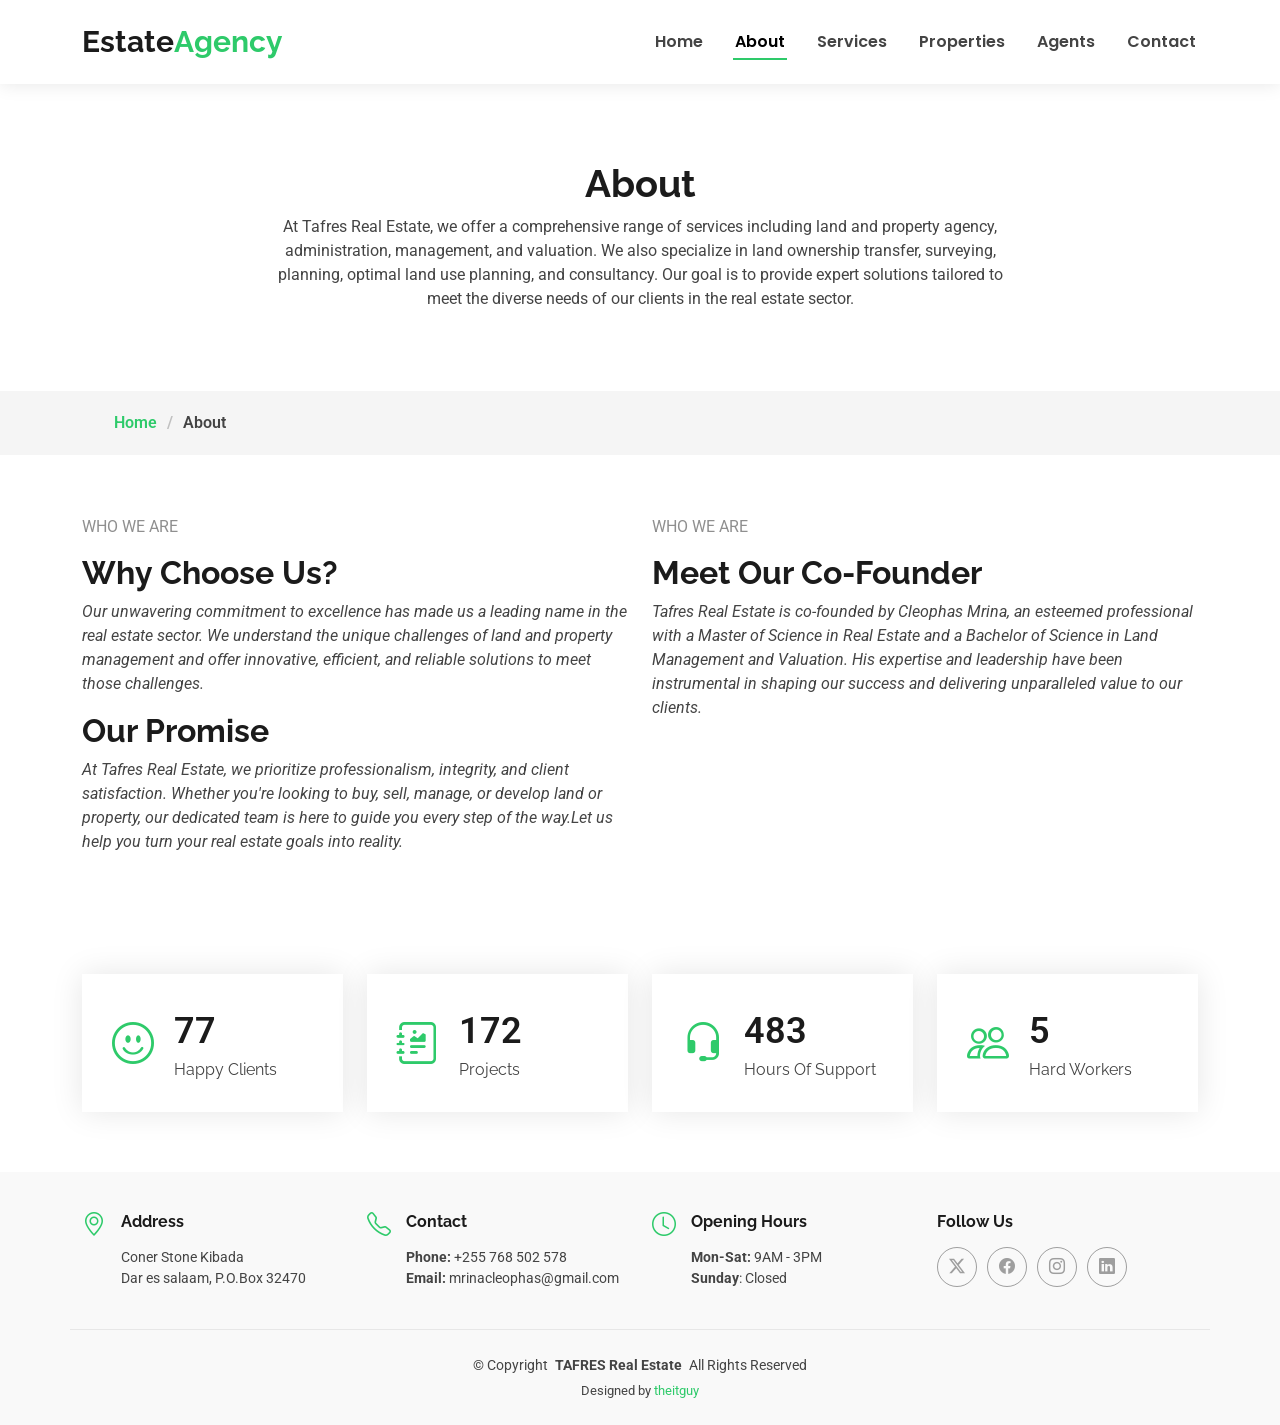
==== about.html @ 5c423232 "Initial commit for realestate branch" ====
<!DOCTYPE html>
<html lang="en">

<head>
  <meta charset="utf-8">
  <meta content="width=device-width, initial-scale=1.0" name="viewport">
  <title>About - EstateAgency Bootstrap Template</title>
  <meta name="description" content="">
  <meta name="keywords" content="">

  <!-- Favicons -->
  <link href="assets/img/favicon.png" rel="icon">
  <link href="assets/img/apple-touch-icon.png" rel="apple-touch-icon">

  <!-- Fonts -->
  <link href="https://fonts.googleapis.com" rel="preconnect">
  <link href="https://fonts.gstatic.com" rel="preconnect" crossorigin>
  <link href="https://fonts.googleapis.com/css2?family=Roboto:ital,wght@0,100;0,300;0,400;0,500;0,700;0,900;1,100;1,300;1,400;1,500;1,700;1,900&family=Poppins:ital,wght@0,100;0,200;0,300;0,400;0,500;0,600;0,700;0,800;0,900;1,100;1,200;1,300;1,400;1,500;1,600;1,700;1,800;1,900&family=Raleway:ital,wght@0,100;0,200;0,300;0,400;0,500;0,600;0,700;0,800;0,900;1,100;1,200;1,300;1,400;1,500;1,600;1,700;1,800;1,900&display=swap" rel="stylesheet">

  <!-- Vendor CSS Files -->
  <link href="assets/vendor/bootstrap/css/bootstrap.min.css" rel="stylesheet">
  <link href="assets/vendor/bootstrap-icons/bootstrap-icons.css" rel="stylesheet">
  <link href="assets/vendor/aos/aos.css" rel="stylesheet">
  <link href="assets/vendor/fontawesome-free/css/all.min.css" rel="stylesheet">
  <link href="assets/vendor/swiper/swiper-bundle.min.css" rel="stylesheet">

  <!-- Main CSS File -->
  <link href="assets/css/main.css" rel="stylesheet">

  <!-- =======================================================
  * Template Name: EstateAgency
  * Template URL: https://bootstrapmade.com/real-estate-agency-bootstrap-template/
  * Updated: Aug 09 2024 with Bootstrap v5.3.3
  * Author: BootstrapMade.com
  * License: https://bootstrapmade.com/license/
  ======================================================== -->
</head>

<body class="about-page">

  <header id="header" class="header d-flex align-items-center fixed-top">
    <div class="container-fluid container-xl position-relative d-flex align-items-center justify-content-between">

      <a href="index.html" class="logo d-flex align-items-center">
        <!-- Uncomment the line below if you also wish to use an image logo -->
        <!-- <img src="assets/img/logo.png" alt=""> -->
        <h1 class="sitename">Estate<span>Agency</span></h1>
      </a>

      <nav id="navmenu" class="navmenu">
        <ul>
          <li><a href="index.html">Home</a></li>
          <li><a href="about.html" class="active">About</a></li>
          <li><a href="services.html">Services</a></li>
          <li><a href="properties.html">Properties</a></li>
          <li><a href="agents.html">Agents</a></li>
          <li><a href="contact.html">Contact</a></li>
        </ul>
        <i class="mobile-nav-toggle d-xl-none bi bi-list"></i>
      </nav>

    </div>
  </header>

  <main class="main">

    <!-- Page Title -->
    <div class="page-title" data-aos="fade">
      <div class="heading">
        <div class="container">
          <div class="row d-flex justify-content-center text-center">
            <div class="col-lg-8">
              <h1>About</h1>
              <p class="mb-0">At Tafres Real Estate, we offer a comprehensive range of services including land and property agency, administration, management, and valuation. We also specialize in land ownership transfer, surveying, planning, optimal land use planning, and consultancy. Our goal is to provide expert solutions tailored to meet the diverse needs of our clients in the real estate sector.</p>
            </div>
          </div>
        </div>
      </div>
      <nav class="breadcrumbs">
        <div class="container">
          <ol>
            <li><a href="index.html">Home</a></li>
            <li class="current">About</li>
          </ol>
        </div>
      </nav>
    </div><!-- End Page Title -->

    <!-- About Section -->
    <section id="about" class="about section">

      <div class="container">

        <div class="row gy-4">

          <div class="col-lg-6 content" data-aos="fade-up" data-aos-delay="100">
            <p class="who-we-are">Who We Are</p>
            <h3>Why Choose Us?</h3>
            <p class="fst-italic">
              Our unwavering commitment to excellence has made us a leading name in the real estate sector. We understand the unique challenges of land and property management and offer innovative, efficient, and reliable solutions to meet those challenges.
            </p>

            <h3>Our Promise</h3>
            <p class="fst-italic">
              At Tafres Real Estate, we prioritize professionalism, integrity, and client satisfaction. Whether you're looking to buy, sell, manage, or develop land or property, our dedicated team is here to guide you every step of the way.Let us help you turn your real estate goals into reality.
            </p>
          </div>

          <div class="col-lg-6 content" data-aos="fade-up" data-aos-delay="100">
            <p class="who-we-are">Who We Are</p>
            <h3>Meet Our Co-Founder</h3>
            <p class="fst-italic">
              Tafres Real Estate is co-founded by Cleophas Mrina, an esteemed professional with a Master of Science in Real Estate and a Bachelor of Science in Land Management and Valuation. His expertise and leadership have been instrumental in shaping our success and delivering unparalleled value to our clients.
            </p>
          </div>


        </div>

      </div>
    </section><!-- /About Section -->

    <!-- Stats Section -->
    <section id="stats" class="stats section">

      <div class="container" data-aos="fade-up" data-aos-delay="100">

        <div class="row gy-4">

          <div class="col-lg-3 col-md-6">
            <div class="stats-item d-flex align-items-center w-100 h-100">
              <i class="bi bi-emoji-smile color-blue flex-shrink-0"></i>
              <div>
                <span data-purecounter-start="0" data-purecounter-end="232" data-purecounter-duration="1" class="purecounter"></span>
                <p>Happy Clients</p>
              </div>
            </div>
          </div><!-- End Stats Item -->

          <div class="col-lg-3 col-md-6">
            <div class="stats-item d-flex align-items-center w-100 h-100">
              <i class="bi bi-journal-richtext color-orange flex-shrink-0"></i>
              <div>
                <span data-purecounter-start="0" data-purecounter-end="521" data-purecounter-duration="1" class="purecounter"></span>
                <p>Projects</p>
              </div>
            </div>
          </div><!-- End Stats Item -->

          <div class="col-lg-3 col-md-6">
            <div class="stats-item d-flex align-items-center w-100 h-100">
              <i class="bi bi-headset color-green flex-shrink-0"></i>
              <div>
                <span data-purecounter-start="0" data-purecounter-end="1463" data-purecounter-duration="1" class="purecounter"></span>
                <p>Hours Of Support</p>
              </div>
            </div>
          </div><!-- End Stats Item -->

          <div class="col-lg-3 col-md-6">
            <div class="stats-item d-flex align-items-center w-100 h-100">
              <i class="bi bi-people color-pink flex-shrink-0"></i>
              <div>
                <span data-purecounter-start="0" data-purecounter-end="15" data-purecounter-duration="1" class="purecounter"></span>
                <p>Hard Workers</p>
              </div>
            </div>
          </div><!-- End Stats Item -->

        </div>

      </div>

    </section><!-- /Stats Section -->

  </main>

  <footer id="footer" class="footer light-background">

    <div class="container">
      <div class="row gy-3">
        <div class="col-lg-3 col-md-6 d-flex">
          <i class="bi bi-geo-alt icon"></i>
          <div class="address">
            <h4>Address</h4>
            <p>Coner Stone Kibada </p>
            <p>Dar es salaam, P.O.Box 32470</p>
            <p></p>
          </div>

        </div>

        <div class="col-lg-3 col-md-6 d-flex">
          <i class="bi bi-telephone icon"></i>
          <div>
            <h4>Contact</h4>
            <p>
              <strong>Phone:</strong> <span>+255 768  502 578</span><br>
              <strong>Email:</strong> <span>mrinacleophas@gmail.com</span><br>
            </p>
          </div>
        </div>

        <div class="col-lg-3 col-md-6 d-flex">
          <i class="bi bi-clock icon"></i>
          <div>
            <h4>Opening Hours</h4>
            <p>
              <strong>Mon-Sat:</strong> <span>9AM - 3PM</span><br>
              <strong>Sunday</strong>: <span>Closed</span>
            </p>
          </div>
        </div>

        <div class="col-lg-3 col-md-6">
          <h4>Follow Us</h4>
          <div class="social-links d-flex">
            <a href="#" class="twitter"><i class="bi bi-twitter-x"></i></a>
            <a href="#" class="facebook"><i class="bi bi-facebook"></i></a>
            <a href="#" class="instagram"><i class="bi bi-instagram"></i></a>
            <a href="#" class="linkedin"><i class="bi bi-linkedin"></i></a>
          </div>
        </div>

      </div>
    </div>

    <div class="container copyright text-center mt-4">
      <p>© <span>Copyright</span> <strong class="px-1 sitename">TAFRES Real Estate</strong> <span>All Rights Reserved</span></p>
      <div class="credits">
        <!-- All the links in the footer should remain intact. -->
        <!-- You can delete the links only if you've purchased the pro version. -->
        <!-- Licensing information: https://bootstrapmade.com/license/ -->
        <!-- Purchase the pro version with working PHP/AJAX contact form: [buy-url] -->
        Designed by <a href="https://wa.me/255758507862" target="_blank">theitguy</a>
      </div>
    </div>

  </footer>

  <!-- Scroll Top -->
  <a href="#" id="scroll-top" class="scroll-top d-flex align-items-center justify-content-center"><i class="bi bi-arrow-up-short"></i></a>

  <!-- Preloader -->
  <div id="preloader"></div>

  <!-- Vendor JS Files -->
  <script src="assets/vendor/bootstrap/js/bootstrap.bundle.min.js"></script>
  <script src="assets/vendor/php-email-form/validate.js"></script>
  <script src="assets/vendor/aos/aos.js"></script>
  <script src="assets/vendor/swiper/swiper-bundle.min.js"></script>
  <script src="assets/vendor/purecounter/purecounter_vanilla.js"></script>

  <!-- Main JS File -->
  <script src="assets/js/main.js"></script>

</body>

</html>
---- assets/css/main.css ----
/**
* Template Name: EstateAgency
* Template URL: https://bootstrapmade.com/real-estate-agency-bootstrap-template/
* Updated: Aug 09 2024 with Bootstrap v5.3.3
* Author: BootstrapMade.com
* License: https://bootstrapmade.com/license/
*/

/*--------------------------------------------------------------
# Font & Color Variables
# Help: https://bootstrapmade.com/color-system/
--------------------------------------------------------------*/
/* Fonts */
:root {
  --default-font: "Roboto",  system-ui, -apple-system, "Segoe UI", Roboto, "Helvetica Neue", Arial, "Noto Sans", "Liberation Sans", sans-serif, "Apple Color Emoji", "Segoe UI Emoji", "Segoe UI Symbol", "Noto Color Emoji";
  --heading-font: "Raleway",  sans-serif;
  --nav-font: "Poppins",  sans-serif;
}

/* Global Colors - The following color variables are used throughout the website. Updating them here will change the color scheme of the entire website */
:root { 
  --background-color: #ffffff; /* Background color for the entire website, including individual sections */
  --default-color: #444444; /* Default color used for the majority of the text content across the entire website */
  --heading-color: #1b1b1b; /* Color for headings, subheadings and title throughout the website */
  --accent-color: #2eca6a; /* Accent color that represents your brand on the website. It's used for buttons, links, and other elements that need to stand out */
  --surface-color: #ffffff; /* The surface color is used as a background of boxed elements within sections, such as cards, icon boxes, or other elements that require a visual separation from the global background. */
  --contrast-color: #ffffff; /* Contrast color for text, ensuring readability against backgrounds of accent, heading, or default colors. */
}

/* Nav Menu Colors - The following color variables are used specifically for the navigation menu. They are separate from the global colors to allow for more customization options */
:root {
  --nav-color: #444444;  /* The default color of the main navmenu links */
  --nav-hover-color: #000000; /* Applied to main navmenu links when they are hovered over or active */
  --nav-mobile-background-color: #ffffff; /* Used as the background color for mobile navigation menu */
  --nav-dropdown-background-color: #ffffff; /* Used as the background color for dropdown items that appear when hovering over primary navigation items */
  --nav-dropdown-color: #444444; /* Used for navigation links of the dropdown items in the navigation menu. */
  --nav-dropdown-hover-color: #2eca6a; /* Similar to --nav-hover-color, this color is applied to dropdown navigation links when they are hovered over. */
}

/* Color Presets - These classes override global colors when applied to any section or element, providing reuse of the sam color scheme. */

.light-background {
  --background-color: #f9f9f9;
  --surface-color: #ffffff;
}

.dark-background {
  --background-color: #060606;
  --default-color: #ffffff;
  --heading-color: #ffffff;
  --surface-color: #252525;
  --contrast-color: #ffffff;
}

/* Smooth scroll */
:root {
  scroll-behavior: smooth;
}

/*--------------------------------------------------------------
# General Styling & Shared Classes
--------------------------------------------------------------*/
body {
  color: var(--default-color);
  background-color: var(--background-color);
  font-family: var(--default-font);
}

a {
  color: var(--accent-color);
  text-decoration: none;
  transition: 0.3s;
}

a:hover {
  color: color-mix(in srgb, var(--accent-color), transparent 25%);
  text-decoration: none;
}

h1,
h2,
h3,
h4,
h5,
h6 {
  color: var(--heading-color);
  font-family: var(--heading-font);
}

/* PHP Email Form Messages
------------------------------*/
.php-email-form .error-message {
  display: none;
  background: #df1529;
  color: #ffffff;
  text-align: left;
  padding: 15px;
  margin-bottom: 24px;
  font-weight: 600;
}

.php-email-form .sent-message {
  display: none;
  color: #ffffff;
  background: #059652;
  text-align: center;
  padding: 15px;
  margin-bottom: 24px;
  font-weight: 600;
}

.php-email-form .loading {
  display: none;
  background: var(--surface-color);
  text-align: center;
  padding: 15px;
  margin-bottom: 24px;
}

.php-email-form .loading:before {
  content: "";
  display: inline-block;
  border-radius: 50%;
  width: 24px;
  height: 24px;
  margin: 0 10px -6px 0;
  border: 3px solid var(--accent-color);
  border-top-color: var(--surface-color);
  animation: php-email-form-loading 1s linear infinite;
}

@keyframes php-email-form-loading {
  0% {
    transform: rotate(0deg);
  }

  100% {
    transform: rotate(360deg);
  }
}

/*--------------------------------------------------------------
# Global Header
--------------------------------------------------------------*/
.header {
  color: var(--default-color);
  background-color: var(--background-color);
  padding: 15px 0;
  transition: all 0.5s;
  z-index: 997;
  box-shadow: 0px 0 18px rgba(0, 0, 0, 0.1);
}

.header .logo {
  line-height: 1;
}

.header .logo img {
  max-height: 32px;
  margin-right: 8px;
}

.header .logo h1 {
  font-size: 30px;
  margin: 0;
  font-weight: 700;
  color: var(--heading-color);
}

.header .logo h1 span {
  color: var(--accent-color);
}

/*--------------------------------------------------------------
# Navigation Menu
--------------------------------------------------------------*/
/* Desktop Navigation */
@media (min-width: 1200px) {
  .navmenu {
    padding: 0;
  }

  .navmenu ul {
    margin: 0;
    padding: 0;
    display: flex;
    list-style: none;
    align-items: center;
  }

  .navmenu li {
    position: relative;
  }

  .navmenu>ul>li {
    white-space: nowrap;
    padding: 15px 14px;
  }

  .navmenu>ul>li:last-child {
    padding-right: 0;
  }

  .navmenu a,
  .navmenu a:focus {
    color: var(--nav-color);
    font-size: 16px;
    padding: 0 2px;
    font-family: var(--nav-font);
    font-weight: 600;
    display: flex;
    align-items: center;
    justify-content: space-between;
    white-space: nowrap;
    transition: 0.3s;
    position: relative;
  }

  .navmenu a i,
  .navmenu a:focus i {
    font-size: 12px;
    line-height: 0;
    margin-left: 5px;
    transition: 0.3s;
  }

  .navmenu>ul>li>a:before {
    content: "";
    position: absolute;
    width: 100%;
    height: 2px;
    bottom: -6px;
    left: 0;
    background-color: var(--accent-color);
    visibility: hidden;
    width: 0px;
    transition: all 0.3s ease-in-out 0s;
  }

  .navmenu a:hover:before,
  .navmenu li:hover>a:before,
  .navmenu .active:before {
    visibility: visible;
    width: 100%;
  }

  .navmenu li:hover>a,
  .navmenu .active,
  .navmenu .active:focus {
    color: var(--nav-hover-color);
  }

  .navmenu .dropdown ul {
    margin: 0;
    padding: 10px 0;
    background: var(--nav-dropdown-background-color);
    display: block;
    position: absolute;
    visibility: hidden;
    left: 14px;
    top: 130%;
    opacity: 0;
    transition: 0.3s;
    border-radius: 4px;
    z-index: 99;
    box-shadow: 0px 0px 30px rgba(0, 0, 0, 0.1);
  }

  .navmenu .dropdown ul li {
    min-width: 200px;
  }

  .navmenu .dropdown ul a {
    padding: 10px 20px;
    font-size: 15px;
    text-transform: none;
    color: var(--nav-dropdown-color);
  }

  .navmenu .dropdown ul a i {
    font-size: 12px;
  }

  .navmenu .dropdown ul a:hover,
  .navmenu .dropdown ul .active:hover,
  .navmenu .dropdown ul li:hover>a {
    color: var(--nav-dropdown-hover-color);
  }

  .navmenu .dropdown:hover>ul {
    opacity: 1;
    top: 100%;
    visibility: visible;
  }

  .navmenu .dropdown .dropdown ul {
    top: 0;
    left: -90%;
    visibility: hidden;
  }

  .navmenu .dropdown .dropdown:hover>ul {
    opacity: 1;
    top: 0;
    left: -100%;
    visibility: visible;
  }
}

/* Mobile Navigation */
@media (max-width: 1199px) {
  .mobile-nav-toggle {
    color: var(--nav-color);
    font-size: 28px;
    line-height: 0;
    margin-right: 10px;
    cursor: pointer;
    transition: color 0.3s;
  }

  .navmenu {
    padding: 0;
    z-index: 9997;
  }

  .navmenu ul {
    display: none;
    list-style: none;
    position: absolute;
    inset: 60px 20px 20px 20px;
    padding: 10px 0;
    margin: 0;
    border-radius: 6px;
    background-color: var(--nav-mobile-background-color);
    border: 1px solid color-mix(in srgb, var(--default-color), transparent 90%);
    box-shadow: none;
    overflow-y: auto;
    transition: 0.3s;
    z-index: 9998;
  }

  .navmenu a,
  .navmenu a:focus {
    color: var(--nav-dropdown-color);
    padding: 10px 20px;
    font-family: var(--nav-font);
    font-size: 17px;
    font-weight: 500;
    display: flex;
    align-items: center;
    justify-content: space-between;
    white-space: nowrap;
    transition: 0.3s;
  }

  .navmenu a i,
  .navmenu a:focus i {
    font-size: 12px;
    line-height: 0;
    margin-left: 5px;
    width: 30px;
    height: 30px;
    display: flex;
    align-items: center;
    justify-content: center;
    border-radius: 50%;
    transition: 0.3s;
    background-color: color-mix(in srgb, var(--accent-color), transparent 90%);
  }

  .navmenu a i:hover,
  .navmenu a:focus i:hover {
    background-color: var(--accent-color);
    color: var(--contrast-color);
  }

  .navmenu a:hover,
  .navmenu .active,
  .navmenu .active:focus {
    color: var(--nav-dropdown-hover-color);
  }

  .navmenu .active i,
  .navmenu .active:focus i {
    background-color: var(--accent-color);
    color: var(--contrast-color);
    transform: rotate(180deg);
  }

  .navmenu .dropdown ul {
    position: static;
    display: none;
    z-index: 99;
    padding: 10px 0;
    margin: 10px 20px;
    background-color: var(--nav-dropdown-background-color);
    transition: all 0.5s ease-in-out;
  }

  .navmenu .dropdown ul ul {
    background-color: rgba(33, 37, 41, 0.1);
  }

  .navmenu .dropdown>.dropdown-active {
    display: block;
    background-color: rgba(33, 37, 41, 0.03);
  }

  .mobile-nav-active {
    overflow: hidden;
  }

  .mobile-nav-active .mobile-nav-toggle {
    color: #fff;
    position: absolute;
    font-size: 32px;
    top: 15px;
    right: 15px;
    margin-right: 0;
    z-index: 9999;
  }

  .mobile-nav-active .navmenu {
    position: fixed;
    overflow: hidden;
    inset: 0;
    background: rgba(33, 37, 41, 0.8);
    transition: 0.3s;
  }

  .mobile-nav-active .navmenu>ul {
    display: block;
  }
}

/*--------------------------------------------------------------
# Global Footer
--------------------------------------------------------------*/
.footer {
  color: var(--default-color);
  background-color: var(--background-color);
  font-size: 14px;
  padding: 40px 0 0 0;
  position: relative;
}

.footer .icon {
  color: var(--accent-color);
  margin-right: 15px;
  font-size: 24px;
  line-height: 0;
}

.footer h4 {
  font-size: 16px;
  font-weight: 700;
  margin-bottom: 15px;
}

.footer .address p {
  margin-bottom: 0px;
}

.footer .social-links a {
  display: flex;
  align-items: center;
  justify-content: center;
  width: 40px;
  height: 40px;
  border-radius: 50%;
  border: 1px solid color-mix(in srgb, var(--default-color), transparent 50%);
  font-size: 16px;
  color: color-mix(in srgb, var(--default-color), transparent 50%);
  margin-right: 10px;
  transition: 0.3s;
}

.footer .social-links a:hover {
  color: var(--accent-color);
  border-color: var(--accent-color);
}

.footer .copyright {
  padding: 25px 0;
  border-top: 1px solid color-mix(in srgb, var(--default-color), transparent 90%);
}

.footer .copyright p {
  margin-bottom: 0;
}

.footer .credits {
  margin-top: 5px;
  font-size: 13px;
}

/*--------------------------------------------------------------
# Preloader
--------------------------------------------------------------*/
#preloader {
  position: fixed;
  inset: 0;
  z-index: 999999;
  overflow: hidden;
  background: var(--background-color);
  transition: all 0.6s ease-out;
}

#preloader:before {
  content: "";
  position: fixed;
  top: calc(50% - 30px);
  left: calc(50% - 30px);
  border: 6px solid #ffffff;
  border-color: var(--accent-color) transparent var(--accent-color) transparent;
  border-radius: 50%;
  width: 60px;
  height: 60px;
  animation: animate-preloader 1.5s linear infinite;
}

@keyframes animate-preloader {
  0% {
    transform: rotate(0deg);
  }

  100% {
    transform: rotate(360deg);
  }
}

/*--------------------------------------------------------------
# Scroll Top Button
--------------------------------------------------------------*/
.scroll-top {
  position: fixed;
  visibility: hidden;
  opacity: 0;
  right: 15px;
  bottom: 15px;
  z-index: 99999;
  background-color: var(--accent-color);
  width: 40px;
  height: 40px;
  border-radius: 4px;
  transition: all 0.4s;
}

.scroll-top i {
  font-size: 24px;
  color: var(--contrast-color);
  line-height: 0;
}

.scroll-top:hover {
  background-color: color-mix(in srgb, var(--accent-color), transparent 20%);
  color: var(--contrast-color);
}

.scroll-top.active {
  visibility: visible;
  opacity: 1;
}

/*--------------------------------------------------------------
# Disable aos animation delay on mobile devices
--------------------------------------------------------------*/
@media screen and (max-width: 768px) {
  [data-aos-delay] {
    transition-delay: 0 !important;
  }
}

/*--------------------------------------------------------------
# Global Page Titles & Breadcrumbs
--------------------------------------------------------------*/
.page-title {
  color: var(--default-color);
  background-color: var(--background-color);
  position: relative;
}

.page-title .heading {
  padding: 160px 0 80px 0;
  border-top: 1px solid color-mix(in srgb, var(--default-color), transparent 90%);
}

.page-title .heading h1 {
  font-size: 38px;
  font-weight: 700;
}

.page-title nav {
  background-color: color-mix(in srgb, var(--default-color), transparent 95%);
  padding: 20px 0;
}

.page-title nav ol {
  display: flex;
  flex-wrap: wrap;
  list-style: none;
  margin: 0;
  font-size: 16px;
  font-weight: 600;
}

.page-title nav ol li+li {
  padding-left: 10px;
}

.page-title nav ol li+li::before {
  content: "/";
  display: inline-block;
  padding-right: 10px;
  color: color-mix(in srgb, var(--default-color), transparent 70%);
}

/*--------------------------------------------------------------
# Global Sections
--------------------------------------------------------------*/
section,
.section {
  color: var(--default-color);
  background-color: var(--background-color);
  padding: 60px 0;
  scroll-margin-top: 90px;
  overflow: clip;
}

@media (max-width: 1199px) {

  section,
  .section {
    scroll-margin-top: 66px;
  }
}

/*--------------------------------------------------------------
# Global Section Titles
--------------------------------------------------------------*/
.section-title {
  text-align: center;
  padding-bottom: 60px;
  position: relative;
}

.section-title h2 {
  font-size: 32px;
  font-weight: 700;
  margin-bottom: 15px;
}

.section-title p {
  margin-bottom: 0;
}

/*--------------------------------------------------------------
# Hero Section
--------------------------------------------------------------*/
.hero {
  padding: 0;
}

.hero .carousel {
  width: 100%;
  min-height: 100vh;
  padding: 0;
  margin: 0;
  background-color: var(--background-color);
  position: relative;
  overflow: hidden;
}

.hero img {
  position: absolute;
  inset: 0;
  display: block;
  width: 100%;
  height: 100%;
  object-fit: cover;
  z-index: 1;
}

.hero .carousel-item {
  position: absolute;
  inset: 0;
  background-size: cover;
  background-position: center;
  background-repeat: no-repeat;
  overflow: hidden;
}

.hero .carousel-item:before {
  content: "";
  background: color-mix(in srgb, var(--background-color), transparent 60%);
  position: absolute;
  inset: 0;
  z-index: 2;
}

.hero .carousel-container {
  position: absolute;
  inset: 90px 100px;
  display: flex;
  justify-content: center;
  align-items: center;
  flex-direction: column;
  z-index: 3;
}

@media (max-width: 575px) {
  .hero .carousel-container {
    inset: 90px 50px;
  }
}

.hero h2 {
  margin-bottom: 30px;
  font-size: 56px;
  font-weight: 900;
  text-transform: uppercase;
}

.hero h2 span {
  color: var(--accent-color);
}

@media (max-width: 768px) {
  .hero h2 {
    font-size: 30px;
  }
}

.hero .btn-get-started {
  color: var(--contrast-color);
  font-family: var(--heading-font);
  font-weight: 600;
  font-size: 18px;
  letter-spacing: 1px;
  text-transform: uppercase;
  display: inline-block;
  padding: 10px 40px;
  border-radius: 50px;
  transition: 0.5s;
  margin: 10px 0;
  align-self: flex-start;
  flex-shrink: 0;
  border: 2px solid var(--accent-color);
}

.hero .btn-get-started:hover {
  background: color-mix(in srgb, var(--accent-color), transparent 20%);
}

.hero .carousel-control-prev,
.hero .carousel-control-next {
  width: 10%;
  transition: 0.3s;
  opacity: 0.5;
  z-index: 3;
}

.hero .carousel-control-prev:focus,
.hero .carousel-control-next:focus {
  opacity: 0.5;
}

.hero .carousel-control-prev:hover,
.hero .carousel-control-next:hover {
  opacity: 0.9;
}

@media (min-width: 1024px) {

  .hero .carousel-control-prev,
  .hero .carousel-control-next {
    width: 5%;
  }
}

.hero .carousel-control-next-icon,
.hero .carousel-control-prev-icon {
  background: none;
  font-size: 32px;
  line-height: 1;
}

.hero .carousel-indicators {
  list-style: none;
}

.hero .carousel-indicators li {
  cursor: pointer;
  opacity: 1;
  height: 6px;
  width: 20px;
  transition: 0.3s;
  padding: 0;
}

.hero .carousel-indicators .active {
  background-color: var(--accent-color);
  width: 40px;
}

/*--------------------------------------------------------------
# Services Section
--------------------------------------------------------------*/
.services .service-item {
  background-color: var(--surface-color);
  box-shadow: 0px 5px 90px 0px rgba(0, 0, 0, 0.1);
  padding: 60px 30px;
  transition: all ease-in-out 0.3s;
  border-radius: 18px;
  border-bottom: 5px solid var(--surface-color);
  height: 100%;
}

.services .service-item .icon {
  color: var(--contrast-color);
  background: var(--accent-color);
  margin: 0;
  width: 64px;
  height: 64px;
  border-radius: 50px;
  display: flex;
  align-items: center;
  justify-content: center;
  margin-bottom: 20px;
  font-size: 28px;
  transition: ease-in-out 0.3s;
}

.services .service-item h3 {
  font-weight: 700;
  margin: 10px 0 15px 0;
  font-size: 22px;
  transition: ease-in-out 0.3s;
}

.services .service-item p {
  line-height: 24px;
  font-size: 14px;
  margin-bottom: 0;
}

@media (min-width: 1365px) {
  .services .service-item:hover {
    transform: translateY(-10px);
    border-color: var(--accent-color);
  }

  .services .service-item:hover h3 {
    color: var(--accent-color);
  }
}

/*--------------------------------------------------------------
# Agents Section
--------------------------------------------------------------*/
.agents .member {
  position: relative;
}

.agents .member .pic {
  overflow: hidden;
  margin-bottom: 50px;
}

.agents .member .member-info {
  background-color: var(--surface-color);
  color: color-mix(in srgb, var(--default-color), transparent 20%);
  box-shadow: 0px 2px 15px rgba(0, 0, 0, 0.1);
  position: absolute;
  bottom: -50px;
  left: 20px;
  right: 20px;
  padding: 20px 15px;
  overflow: hidden;
  transition: 0.5s;
}

.agents .member h4 {
  font-weight: 700;
  margin-bottom: 10px;
  font-size: 16px;
  position: relative;
  padding-bottom: 10px;
}

.agents .member h4::after {
  content: "";
  position: absolute;
  display: block;
  width: 50px;
  height: 1px;
  background: color-mix(in srgb, var(--default-color), transparent 60%);
  bottom: 0;
  left: 0;
}

.agents .member span {
  font-style: italic;
  display: block;
  font-size: 13px;
}

.agents .member .social {
  position: absolute;
  right: 15px;
  bottom: 15px;
}

.agents .member .social a {
  transition: color 0.3s;
  color: color-mix(in srgb, var(--default-color), transparent 70%);
}

.agents .member .social a:hover {
  color: var(--accent-color);
}

.agents .member .social i {
  font-size: 16px;
  margin: 0 2px;
}

/*--------------------------------------------------------------
# Testimonials Section
--------------------------------------------------------------*/
.testimonials .testimonial-item {
  background-color: var(--surface-color);
  box-shadow: 0px 0 20px rgba(0, 0, 0, 0.1);
  box-sizing: content-box;
  padding: 30px;
  margin: 40px 30px;
  min-height: 320px;
  display: flex;
  flex-direction: column;
  text-align: center;
  transition: 0.3s;
}

.testimonials .testimonial-item .stars {
  margin-bottom: 15px;
}

.testimonials .testimonial-item .stars i {
  color: #ffc107;
  margin: 0 1px;
}

.testimonials .testimonial-item .testimonial-img {
  width: 90px;
  border-radius: 50%;
  border: 4px solid var(--background-color);
  margin: 0 auto;
}

.testimonials .testimonial-item h3 {
  font-size: 18px;
  font-weight: bold;
  margin: 10px 0 5px 0;
}

.testimonials .testimonial-item h4 {
  font-size: 14px;
  color: color-mix(in srgb, var(--default-color), transparent 40%);
  margin: 0;
}

.testimonials .testimonial-item p {
  font-style: italic;
  margin: 0 auto 15px auto;
}

.testimonials .swiper-wrapper {
  height: auto;
}

.testimonials .swiper-pagination {
  margin-top: 20px;
  position: relative;
}

.testimonials .swiper-pagination .swiper-pagination-bullet {
  width: 12px;
  height: 12px;
  background-color: color-mix(in srgb, var(--default-color), transparent 85%);
  opacity: 1;
}

.testimonials .swiper-pagination .swiper-pagination-bullet-active {
  background-color: var(--accent-color);
}

.testimonials .swiper-slide {
  opacity: 0.3;
}

@media (max-width: 1199px) {
  .testimonials .swiper-slide-active {
    opacity: 1;
  }

  .testimonials .swiper-pagination {
    margin-top: 0;
  }

  .testimonials .testimonial-item {
    margin: 40px 20px;
  }
}

@media (min-width: 1200px) {
  .testimonials .swiper-slide-next {
    opacity: 1;
    transform: scale(1.12);
  }
}

/*--------------------------------------------------------------
# About Section
--------------------------------------------------------------*/
.about .content .who-we-are {
  text-transform: uppercase;
  margin-bottom: 15px;
  color: color-mix(in srgb, var(--default-color), transparent 40%);
}

.about .content h3 {
  font-size: 2rem;
  font-weight: 700;
}

.about .content ul {
  list-style: none;
  padding: 0;
}

.about .content ul li {
  padding-bottom: 10px;
}

.about .content ul i {
  font-size: 1.25rem;
  margin-right: 4px;
  color: var(--accent-color);
}

.about .content p:last-child {
  margin-bottom: 0;
}

.about .content .read-more {
  background: var(--accent-color);
  color: var(--contrast-color);
  font-family: var(--heading-font);
  font-weight: 500;
  font-size: 16px;
  letter-spacing: 1px;
  padding: 12px 24px;
  border-radius: 5px;
  transition: 0.3s;
  display: inline-flex;
  align-items: center;
  justify-content: center;
}

.about .content .read-more i {
  font-size: 18px;
  margin-left: 5px;
  line-height: 0;
  transition: 0.3s;
}

.about .content .read-more:hover {
  background: color-mix(in srgb, var(--accent-color), transparent 20%);
  padding-right: 19px;
}

.about .content .read-more:hover i {
  margin-left: 10px;
}

.about .about-images img {
  border-radius: 10px;
}

/*--------------------------------------------------------------
# Stats Section
--------------------------------------------------------------*/
.stats .stats-item {
  background-color: var(--surface-color);
  box-shadow: 0px 0 30px rgba(0, 0, 0, 0.1);
  padding: 30px;
}

.stats .stats-item i {
  color: var(--accent-color);
  font-size: 42px;
  line-height: 0;
  margin-right: 20px;
}

.stats .stats-item span {
  color: var(--heading-color);
  font-size: 36px;
  display: block;
  font-weight: 600;
}

.stats .stats-item p {
  padding: 0;
  margin: 0;
  font-family: var(--heading-font);
  font-size: 16px;
}

/*--------------------------------------------------------------
# Features Section
--------------------------------------------------------------*/
.features .features-image {
  position: relative;
  min-height: 400px;
}

.features .features-image img {
  position: absolute;
  inset: 0;
  display: block;
  width: 100%;
  height: 100%;
  object-fit: cover;
  z-index: 1;
}

.features h3 {
  font-size: 28px;
  font-weight: 700;
  margin-bottom: 20px;
  padding-bottom: 20px;
  position: relative;
}

.features h3:after {
  content: "";
  background: var(--accent-color);
  position: absolute;
  display: block;
  width: 50px;
  height: 3px;
  left: 0;
  bottom: 0;
}

.features .icon-box {
  margin-top: 50px;
}

.features .icon-box i {
  color: var(--accent-color);
  background-color: var(--surface-color);
  display: flex;
  align-items: center;
  justify-content: center;
  margin-right: 25px;
  font-size: 28px;
  width: 56px;
  height: 56px;
  border-radius: 4px;
  line-height: 0;
  box-shadow: 0px 2px 30px rgba(0, 0, 0, 0.1);
  transition: 0.3s;
}

.features .icon-box:hover i {
  background-color: var(--accent-color);
  color: var(--contrast-color);
}

.features .icon-box h4 {
  font-weight: 700;
  margin-bottom: 10px;
  font-size: 18px;
}

.features .icon-box h4 a {
  color: var(--heading-color);
  transition: 0.3s;
}

.features .icon-box h4 a:hover {
  color: var(--accent-color);
}

.features .icon-box p {
  line-height: 24px;
  font-size: 14px;
  margin-bottom: 0;
}

/*--------------------------------------------------------------
# Service Details Section
--------------------------------------------------------------*/
.service-details .service-box {
  background-color: var(--surface-color);
  padding: 20px;
  box-shadow: 0px 2px 20px rgba(0, 0, 0, 0.1);
}

.service-details .service-box+.service-box {
  margin-top: 30px;
}

.service-details .service-box h4 {
  font-size: 20px;
  font-weight: 700;
  border-bottom: 2px solid color-mix(in srgb, var(--default-color), transparent 92%);
  padding-bottom: 15px;
  margin-bottom: 15px;
}

.service-details .services-list {
  background-color: var(--surface-color);
}

.service-details .services-list a {
  color: color-mix(in srgb, var(--default-color), transparent 20%);
  background-color: color-mix(in srgb, var(--default-color), transparent 96%);
  display: flex;
  align-items: center;
  padding: 12px 15px;
  margin-top: 15px;
  transition: 0.3s;
}

.service-details .services-list a:first-child {
  margin-top: 0;
}

.service-details .services-list a i {
  font-size: 16px;
  margin-right: 8px;
  color: var(--accent-color);
}

.service-details .services-list a.active {
  color: var(--contrast-color);
  background-color: var(--accent-color);
}

.service-details .services-list a.active i {
  color: var(--contrast-color);
}

.service-details .services-list a:hover {
  background-color: color-mix(in srgb, var(--accent-color), transparent 95%);
  color: var(--accent-color);
}

.service-details .download-catalog a {
  color: var(--default-color);
  display: flex;
  align-items: center;
  padding: 10px 0;
  transition: 0.3s;
  border-top: 1px solid color-mix(in srgb, var(--default-color), transparent 90%);
}

.service-details .download-catalog a:first-child {
  border-top: 0;
  padding-top: 0;
}

.service-details .download-catalog a:last-child {
  padding-bottom: 0;
}

.service-details .download-catalog a i {
  font-size: 24px;
  margin-right: 8px;
  color: var(--accent-color);
}

.service-details .download-catalog a:hover {
  color: var(--accent-color);
}

.service-details .help-box {
  background-color: var(--accent-color);
  color: var(--contrast-color);
  margin-top: 30px;
  padding: 30px 15px;
}

.service-details .help-box .help-icon {
  font-size: 48px;
}

.service-details .help-box h4,
.service-details .help-box a {
  color: var(--contrast-color);
}

.service-details .services-img {
  margin-bottom: 20px;
}

.service-details h3 {
  font-size: 26px;
  font-weight: 700;
}

.service-details p {
  font-size: 15px;
}

.service-details ul {
  list-style: none;
  padding: 0;
  font-size: 15px;
}

.service-details ul li {
  padding: 5px 0;
  display: flex;
  align-items: center;
}

.service-details ul i {
  font-size: 20px;
  margin-right: 8px;
  color: var(--accent-color);
}

/*--------------------------------------------------------------
# Contact Section
--------------------------------------------------------------*/
.contact .info-item+.info-item {
  margin-top: 40px;
}

.contact .info-item i {
  color: var(--contrast-color);
  background: var(--accent-color);
  font-size: 20px;
  width: 44px;
  height: 44px;
  display: flex;
  justify-content: center;
  align-items: center;
  border-radius: 4px;
  transition: all 0.3s ease-in-out;
  margin-right: 15px;
}

.contact .info-item h3 {
  padding: 0;
  font-size: 18px;
  font-weight: 700;
  margin-bottom: 5px;
}

.contact .info-item p {
  padding: 0;
  margin-bottom: 0;
  font-size: 14px;
}

.contact .php-email-form {
  height: 100%;
}

.contact .php-email-form input[type=text],
.contact .php-email-form input[type=email],
.contact .php-email-form textarea {
  font-size: 14px;
  padding: 10px 15px;
  box-shadow: none;
  border-radius: 0;
  color: var(--default-color);
  background-color: color-mix(in srgb, var(--background-color), transparent 50%);
  border-color: color-mix(in srgb, var(--default-color), transparent 80%);
}

.contact .php-email-form input[type=text]:focus,
.contact .php-email-form input[type=email]:focus,
.contact .php-email-form textarea:focus {
  border-color: var(--accent-color);
}

.contact .php-email-form input[type=text]::placeholder,
.contact .php-email-form input[type=email]::placeholder,
.contact .php-email-form textarea::placeholder {
  color: color-mix(in srgb, var(--default-color), transparent 70%);
}

.contact .php-email-form button[type=submit] {
  color: var(--contrast-color);
  background: var(--accent-color);
  border: 0;
  padding: 10px 30px;
  transition: 0.4s;
  border-radius: 4px;
}

.contact .php-email-form button[type=submit]:hover {
  background: color-mix(in srgb, var(--accent-color), transparent 20%);
}

/*--------------------------------------------------------------
# Real Estate Section
--------------------------------------------------------------*/
.real-estate .card {
  background-color: var(--background-color);
  color: var(--default-color);
  border: none;
  position: relative;
  border-radius: 0px;
  overflow: hidden;
  min-height: 500px;
}

.real-estate .card:before {
  content: "";
  position: absolute;
  inset: 0;
  background: linear-gradient(180deg, rgba(255, 255, 255, 0) 25%, rgba(0, 0, 0, 0.9) 75%);
  z-index: 2;
}

.real-estate .card img {
  position: absolute;
  inset: 0;
  display: block;
  width: 100%;
  height: 100%;
  object-fit: cover;
  z-index: 1;
}

.real-estate .card .card-body {
  position: absolute;
  bottom: 0;
  left: 0;
  right: 0;
  z-index: 3;
  padding: 30px;
}

.real-estate .card .card-body .sale-rent {
  display: inline-block;
  font-size: 15px;
  font-weight: 500;
  color: var(--contrast-color);
  padding: 4px 20px;
  border: 2px solid var(--accent-color);
  border-radius: 50px;
  margin-bottom: 10px;
}

.real-estate .card .card-body h3 {
  font-weight: 700;
  font-size: 20px;
  margin-bottom: 0px;
  padding-left: 10px;
  border-left: 3px solid var(--accent-color);
}

.real-estate .card .card-body h3 a {
  color: var(--contrast-color);
}

.real-estate .card .card-body .card-content {
  background-color: var(--accent-color);
  color: var(--contrast-color);
  height: 80px;
  visibility: hidden;
  opacity: 0;
  margin-top: 10px;
  margin-bottom: -80px;
  margin-left: -30px;
  margin-right: -30px;
  transition: 0.3s;
  padding: 0 10px;
}

.real-estate .card .card-body .card-content .propery-info {
  font-weight: 500;
}

.real-estate .card:hover .card-content {
  margin-bottom: -30px;
  visibility: visible;
  opacity: 1;
}

/*--------------------------------------------------------------
# Real Estate 2 Section
--------------------------------------------------------------*/
.real-estate-2 .portfolio-details-slider img {
  width: 100%;
}

.real-estate-2 .swiper-wrapper {
  height: auto;
}

.real-estate-2 .swiper-button-prev,
.real-estate-2 .swiper-button-next {
  width: 48px;
  height: 48px;
}

.real-estate-2 .swiper-button-prev:after,
.real-estate-2 .swiper-button-next:after {
  color: rgba(255, 255, 255, 0.8);
  background-color: rgba(0, 0, 0, 0.15);
  font-size: 24px;
  border-radius: 50%;
  width: 48px;
  height: 48px;
  display: flex;
  align-items: center;
  justify-content: center;
  transition: 0.3s;
}

.real-estate-2 .swiper-button-prev:hover:after,
.real-estate-2 .swiper-button-next:hover:after {
  background-color: rgba(0, 0, 0, 0.3);
}

@media (max-width: 575px) {

  .real-estate-2 .swiper-button-prev,
  .real-estate-2 .swiper-button-next {
    display: none;
  }
}

.real-estate-2 .swiper-pagination {
  margin-top: 20px;
  position: relative;
}

.real-estate-2 .swiper-pagination .swiper-pagination-bullet {
  width: 10px;
  height: 10px;
  background-color: color-mix(in srgb, var(--default-color), transparent 85%);
  opacity: 1;
}

.real-estate-2 .swiper-pagination .swiper-pagination-bullet-active {
  background-color: var(--accent-color);
}

.real-estate-2 .portfolio-info h3 {
  font-size: 22px;
  font-weight: 700;
  margin-bottom: 20px;
  padding-bottom: 20px;
  position: relative;
}

.real-estate-2 .portfolio-info h3:after {
  content: "";
  position: absolute;
  display: block;
  width: 50px;
  height: 3px;
  background: var(--accent-color);
  left: 0;
  bottom: 0;
}

.real-estate-2 .portfolio-info ul {
  list-style: none;
  padding: 0;
  font-size: 15px;
}

.real-estate-2 .portfolio-info ul li {
  display: flex;
  flex-direction: column;
  padding-bottom: 15px;
}

.real-estate-2 .portfolio-info ul strong {
  text-transform: uppercase;
  font-weight: 400;
  color: color-mix(in srgb, var(--default-color), transparent 50%);
  font-size: 14px;
}

.real-estate-2 .portfolio-info .btn-visit {
  padding: 8px 40px;
  background: var(--accent-color);
  color: var(--contrast-color);
  border-radius: 50px;
  transition: 0.3s;
}

.real-estate-2 .portfolio-info .btn-visit:hover {
  background: color-mix(in srgb, var(--accent-color), transparent 20%);
}

.real-estate-2 .portfolio-description h2 {
  font-size: 26px;
  font-weight: 700;
  margin-bottom: 20px;
}

.real-estate-2 .portfolio-description p {
  padding: 0;
}

.real-estate-2 .portfolio-description .testimonial-item {
  padding: 30px 30px 0 30px;
  position: relative;
  background: color-mix(in srgb, var(--default-color), transparent 97%);
  margin-bottom: 50px;
}

.real-estate-2 .portfolio-description .testimonial-item .testimonial-img {
  width: 90px;
  border-radius: 50px;
  border: 6px solid var(--background-color);
  float: left;
  margin: 0 10px 0 0;
}

.real-estate-2 .portfolio-description .testimonial-item h3 {
  font-size: 18px;
  font-weight: bold;
  margin: 15px 0 5px 0;
  padding-top: 20px;
}

.real-estate-2 .portfolio-description .testimonial-item h4 {
  font-size: 14px;
  color: #6c757d;
  margin: 0;
}

.real-estate-2 .portfolio-description .testimonial-item .quote-icon-left,
.real-estate-2 .portfolio-description .testimonial-item .quote-icon-right {
  color: color-mix(in srgb, var(--accent-color), transparent 50%);
  font-size: 26px;
  line-height: 0;
}

.real-estate-2 .portfolio-description .testimonial-item .quote-icon-left {
  display: inline-block;
  left: -5px;
  position: relative;
}

.real-estate-2 .portfolio-description .testimonial-item .quote-icon-right {
  display: inline-block;
  right: -5px;
  position: relative;
  top: 10px;
  transform: scale(-1, -1);
}

.real-estate-2 .portfolio-description .testimonial-item p {
  font-style: italic;
  margin: 0 0 15px 0 0 0;
  padding: 0;
}

.real-estate-2 .nav-pills {
  border-bottom: 1px solid color-mix(in srgb, var(--default-color), transparent 85%);
}

.real-estate-2 .nav-pills li+li {
  margin-left: 40px;
}

.real-estate-2 .nav-link {
  background: none;
  font-size: 18px;
  font-weight: 400;
  color: var(--default-color);
  padding: 12px 0;
  margin-bottom: -2px;
  border-radius: 0;
}

.real-estate-2 .nav-link.active {
  color: var(--accent-color);
  background: none;
  border-bottom: 3px solid var(--accent-color);
}

@media (max-width: 575px) {
  .real-estate-2 .nav-link {
    font-size: 16px;
  }
}

.real-estate-2 .tab-content h4 {
  font-size: 18px;
  margin: 0;
  font-weight: 700;
  color: var(--default-color);
}

.real-estate-2 .tab-content i {
  font-size: 22px;
  line-height: 0;
  margin-right: 8px;
  color: var(--accent-color);
}

/*--------------------------------------------------------------
# Starter Section Section
--------------------------------------------------------------*/
.starter-section {
  /* Add your styles here */
}
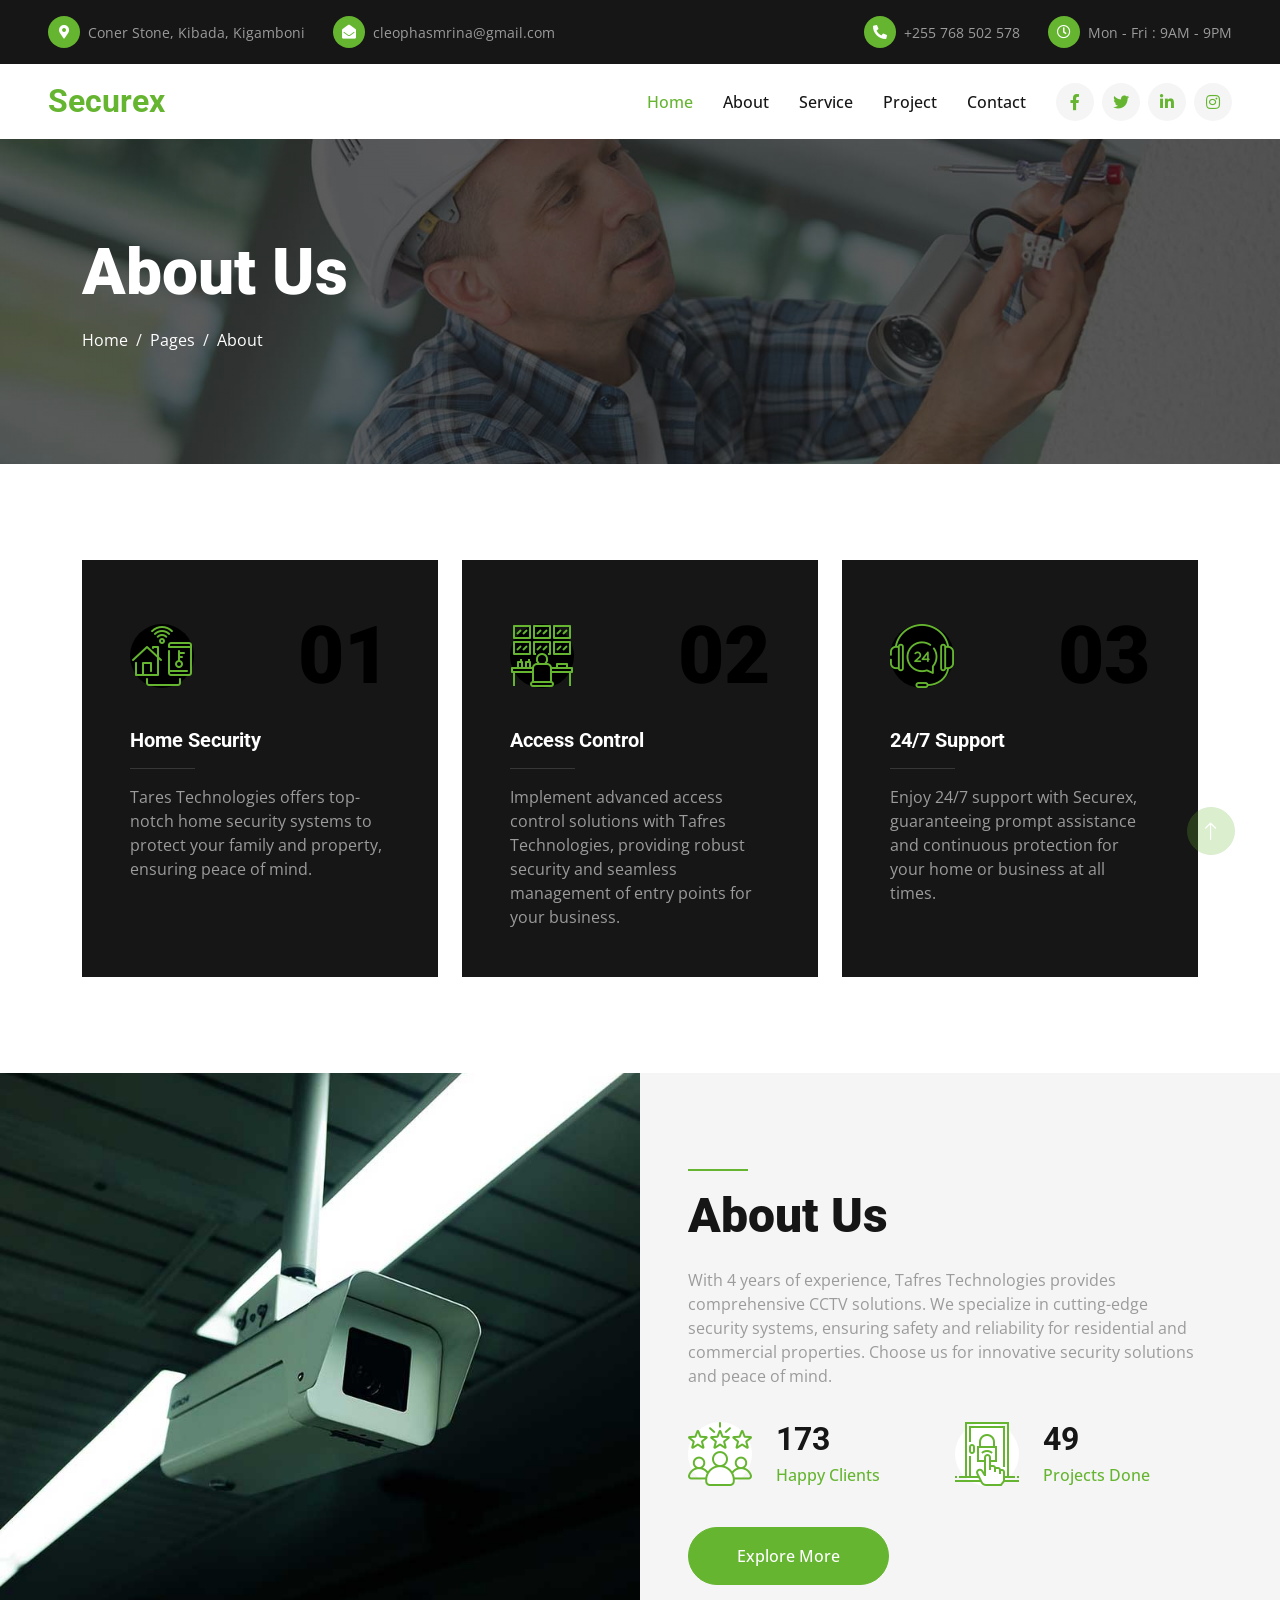
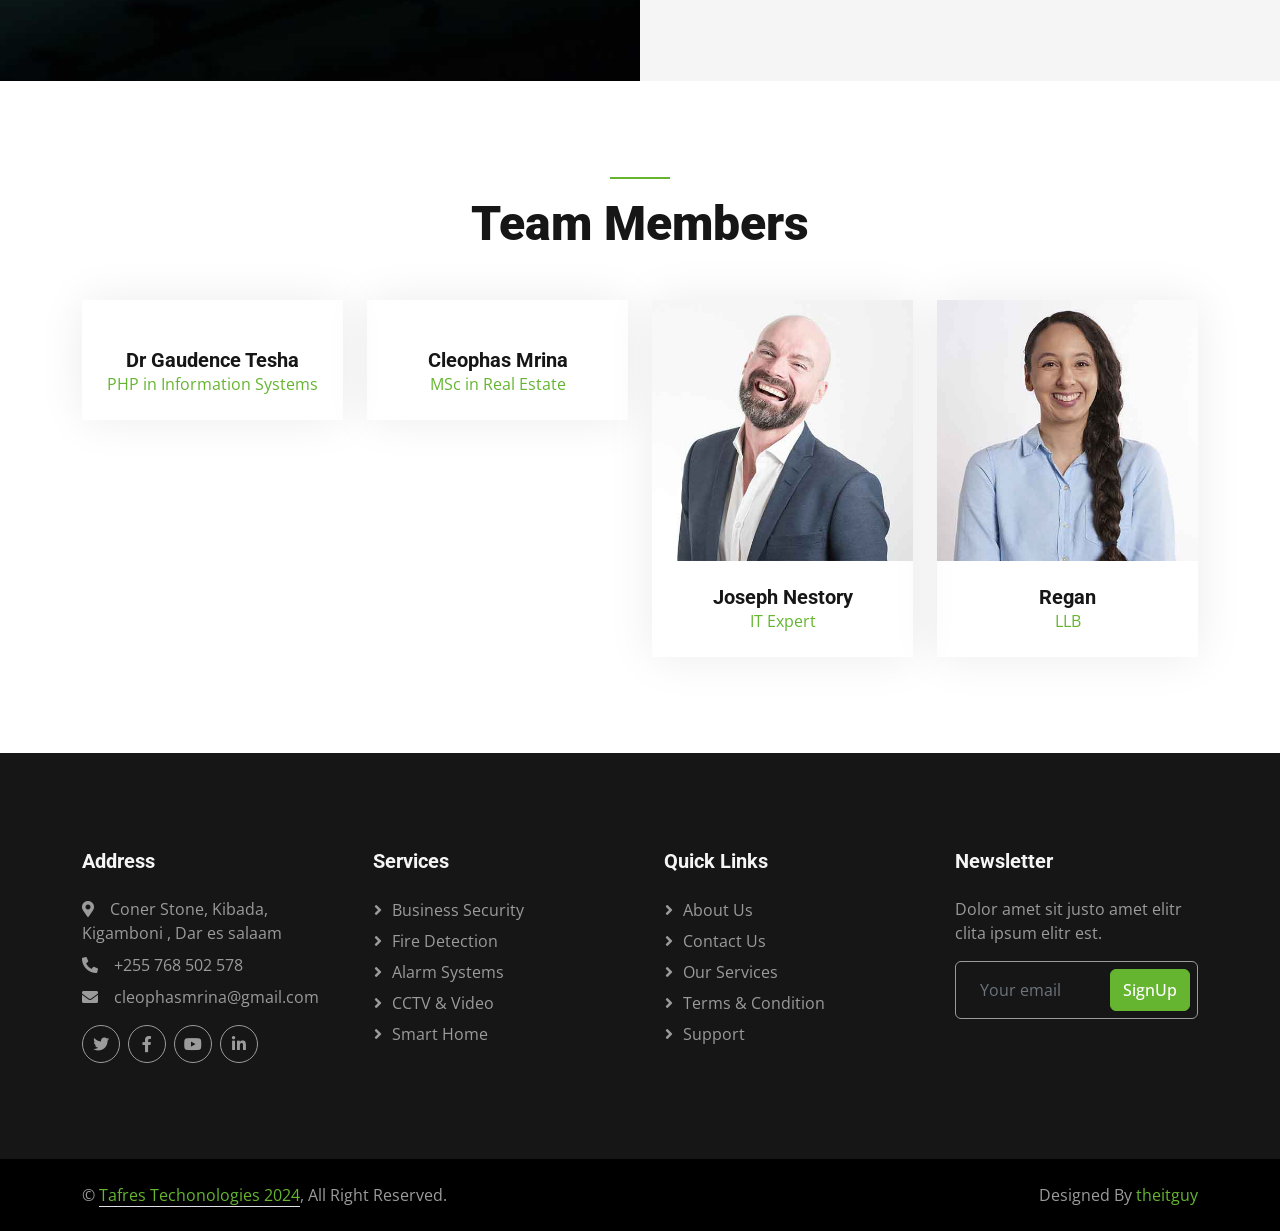
==== commit f71c0d3b: "Initial commit" ====
--- a/about.html
+++ b/about.html
@@ -2,258 +2,379 @@
 <html lang="en">
 
 <head>
-  <meta charset="utf-8">
-  <meta content="width=device-width, initial-scale=1.0" name="viewport">
-  <title>About - EstateAgency Bootstrap Template</title>
-  <meta name="description" content="">
-  <meta name="keywords" content="">
-
-  <!-- Favicons -->
-  <link href="assets/img/favicon.png" rel="icon">
-  <link href="assets/img/apple-touch-icon.png" rel="apple-touch-icon">
-
-  <!-- Fonts -->
-  <link href="https://fonts.googleapis.com" rel="preconnect">
-  <link href="https://fonts.gstatic.com" rel="preconnect" crossorigin>
-  <link href="https://fonts.googleapis.com/css2?family=Roboto:ital,wght@0,100;0,300;0,400;0,500;0,700;0,900;1,100;1,300;1,400;1,500;1,700;1,900&family=Poppins:ital,wght@0,100;0,200;0,300;0,400;0,500;0,600;0,700;0,800;0,900;1,100;1,200;1,300;1,400;1,500;1,600;1,700;1,800;1,900&family=Raleway:ital,wght@0,100;0,200;0,300;0,400;0,500;0,600;0,700;0,800;0,900;1,100;1,200;1,300;1,400;1,500;1,600;1,700;1,800;1,900&display=swap" rel="stylesheet">
-
-  <!-- Vendor CSS Files -->
-  <link href="assets/vendor/bootstrap/css/bootstrap.min.css" rel="stylesheet">
-  <link href="assets/vendor/bootstrap-icons/bootstrap-icons.css" rel="stylesheet">
-  <link href="assets/vendor/aos/aos.css" rel="stylesheet">
-  <link href="assets/vendor/fontawesome-free/css/all.min.css" rel="stylesheet">
-  <link href="assets/vendor/swiper/swiper-bundle.min.css" rel="stylesheet">
-
-  <!-- Main CSS File -->
-  <link href="assets/css/main.css" rel="stylesheet">
-
-  <!-- =======================================================
-  * Template Name: EstateAgency
-  * Template URL: https://bootstrapmade.com/real-estate-agency-bootstrap-template/
-  * Updated: Aug 09 2024 with Bootstrap v5.3.3
-  * Author: BootstrapMade.com
-  * License: https://bootstrapmade.com/license/
-  ======================================================== -->
+    <meta charset="utf-8">
+    <title>Tafres Technologies</title>
+    <meta content="width=device-width, initial-scale=1.0" name="viewport">
+    <meta content="" name="keywords">
+    <meta content="" name="description">
+
+    <!-- Favicon -->
+    <link href="img/favicon.ico" rel="icon">
+
+    <!-- Google Web Fonts -->
+    <link rel="preconnect" href="https://fonts.googleapis.com">
+    <link rel="preconnect" href="https://fonts.gstatic.com" crossorigin>
+    <link href="https://fonts.googleapis.com/css2?family=Open+Sans:wght@400;500&family=Roboto:wght@500;700;900&display=swap" rel="stylesheet"> 
+
+    <!-- Icon Font Stylesheet -->
+    <link href="https://cdnjs.cloudflare.com/ajax/libs/font-awesome/5.10.0/css/all.min.css" rel="stylesheet">
+    <link href="https://cdn.jsdelivr.net/npm/bootstrap-icons@1.4.1/font/bootstrap-icons.css" rel="stylesheet">
+
+    <!-- Libraries Stylesheet -->
+    <link href="lib/animate/animate.min.css" rel="stylesheet">
+    <link href="lib/owlcarousel/assets/owl.carousel.min.css" rel="stylesheet">
+    <link href="lib/lightbox/css/lightbox.min.css" rel="stylesheet">
+
+    <!-- Customized Bootstrap Stylesheet -->
+    <link href="css/bootstrap.min.css" rel="stylesheet">
+
+    <!-- Template Stylesheet -->
+    <link href="css/style.css" rel="stylesheet">
 </head>
 
-<body class="about-page">
-
-  <header id="header" class="header d-flex align-items-center fixed-top">
-    <div class="container-fluid container-xl position-relative d-flex align-items-center justify-content-between">
-
-      <a href="index.html" class="logo d-flex align-items-center">
-        <!-- Uncomment the line below if you also wish to use an image logo -->
-        <!-- <img src="assets/img/logo.png" alt=""> -->
-        <h1 class="sitename">Estate<span>Agency</span></h1>
-      </a>
-
-      <nav id="navmenu" class="navmenu">
-        <ul>
-          <li><a href="index.html">Home</a></li>
-          <li><a href="about.html" class="active">About</a></li>
-          <li><a href="services.html">Services</a></li>
-          <li><a href="properties.html">Properties</a></li>
-          <li><a href="agents.html">Agents</a></li>
-          <li><a href="contact.html">Contact</a></li>
-        </ul>
-        <i class="mobile-nav-toggle d-xl-none bi bi-list"></i>
-      </nav>
-
-    </div>
-  </header>
-
-  <main class="main">
-
-    <!-- Page Title -->
-    <div class="page-title" data-aos="fade">
-      <div class="heading">
+<body>
+    <!-- Spinner Start -->
+    <div id="spinner" class="show bg-white position-fixed translate-middle w-100 vh-100 top-50 start-50 d-flex align-items-center justify-content-center">
+        <div class="spinner-border text-primary" style="width: 3rem; height: 3rem;" role="status">
+            <span class="sr-only">Loading...</span>
+        </div>
+    </div>
+    <!-- Spinner End -->
+
+
+    <!-- Topbar Start -->
+    <div class="container-fluid bg-dark px-5">
+        <div class="row gx-4 d-none d-lg-flex">
+            <div class="col-lg-6 text-start">
+                <div class="h-100 d-inline-flex align-items-center py-3 me-4">
+                    <div class="btn-sm-square rounded-circle bg-primary me-2">
+                        <small class="fa fa-map-marker-alt text-white"></small>
+                    </div>
+                    <small>Coner Stone, Kibada, Kigamboni</small>
+                </div>
+                <div class="h-100 d-inline-flex align-items-center py-3">
+                    <div class="btn-sm-square rounded-circle bg-primary me-2">
+                        <small class="fa fa-envelope-open text-white"></small>
+                    </div>
+                    <small>cleophasmrina@gmail.com</small>
+                </div>
+            </div>
+            <div class="col-lg-6 text-end">
+                <div class="h-100 d-inline-flex align-items-center py-3 me-4">
+                    <div class="btn-sm-square rounded-circle bg-primary me-2">
+                        <small class="fa fa-phone-alt text-white"></small>
+                    </div>
+                    <small>+255 768 502 578</small>
+                </div>
+                <div class="h-100 d-inline-flex align-items-center py-3">
+                    <div class="btn-sm-square rounded-circle bg-primary me-2">
+                        <small class="far fa-clock text-white"></small>
+                    </div>
+                    <small>Mon - Fri : 9AM - 9PM</small>
+                </div>
+            </div>
+        </div>
+    </div>
+    <!-- Topbar End -->
+
+
+    <!-- Navbar Start -->
+    <nav class="navbar navbar-expand-lg bg-white navbar-light sticky-top p-0 px-4 px-lg-5">
+        <a href="index.html" class="navbar-brand d-flex align-items-center">
+            <h2 class="m-0 text-primary">Securex</h2>
+        </a>
+        <button type="button" class="navbar-toggler" data-bs-toggle="collapse" data-bs-target="#navbarCollapse">
+            <span class="navbar-toggler-icon"></span>
+        </button>
+        <div class="collapse navbar-collapse" id="navbarCollapse">
+            <div class="navbar-nav ms-auto py-4 py-lg-0">
+                <a href="index.html" class="nav-item nav-link active">Home</a>
+                <a href="about.html" class="nav-item nav-link">About</a>
+                <a href="service.html" class="nav-item nav-link">Service</a>
+                <a href="project.html" class="nav-item nav-link">Project</a>
+                <a href="contact.html" class="nav-item nav-link">Contact</a>
+            </div>
+            <div class="h-100 d-lg-inline-flex align-items-center d-none">
+                <a class="btn btn-square rounded-circle bg-light text-primary me-2" href=""><i class="fab fa-facebook-f"></i></a>
+                <a class="btn btn-square rounded-circle bg-light text-primary me-2" href=""><i class="fab fa-twitter"></i></a>
+                <a class="btn btn-square rounded-circle bg-light text-primary me-2" href=""><i class="fab fa-linkedin-in"></i></a>
+                <a class="btn btn-square rounded-circle bg-light text-primary me-0" href=""><i class="fab fa-instagram"></i></a>
+            </div>
+        </div>
+    </nav>
+    <!-- Navbar End -->
+
+
+    <!-- Page Header Start -->
+    <div class="container-fluid page-header py-5 mb-5">
+        <div class="container py-5">
+            <h1 class="display-3 text-white mb-3 animated slideInDown">About Us</h1>
+            <nav aria-label="breadcrumb animated slideInDown">
+                <ol class="breadcrumb">
+                    <li class="breadcrumb-item"><a class="text-white" href="#">Home</a></li>
+                    <li class="breadcrumb-item"><a class="text-white" href="#">Pages</a></li>
+                    <li class="breadcrumb-item text-white active" aria-current="page">About</li>
+                </ol>
+            </nav>
+        </div>
+    </div>
+    <!-- Page Header End -->
+
+
+    <!-- Facts Start -->
+    <div class="container-xxl py-5">
         <div class="container">
-          <div class="row d-flex justify-content-center text-center">
-            <div class="col-lg-8">
-              <h1>About</h1>
-              <p class="mb-0">At Tafres Real Estate, we offer a comprehensive range of services including land and property agency, administration, management, and valuation. We also specialize in land ownership transfer, surveying, planning, optimal land use planning, and consultancy. Our goal is to provide expert solutions tailored to meet the diverse needs of our clients in the real estate sector.</p>
-            </div>
-          </div>
-        </div>
-      </div>
-      <nav class="breadcrumbs">
+            <div class="row g-4">
+                <div class="col-md-6 col-lg-4 wow fadeIn" data-wow-delay="0.1s">
+                    <div class="h-100 bg-dark p-4 p-xl-5">
+                        <div class="d-flex align-items-center justify-content-between mb-4">
+                            <div class="btn-square rounded-circle" style="width: 64px; height: 64px; background: #000000;">
+                                <img class="img-fluid" src="img/icon/icon-3.png" alt="Icon">
+                            </div>
+                            <h1 class="display-1 mb-0" style="color: #000000;">01</h1>
+                        </div>
+                        <h5 class="text-white">Home Security</h5>
+                        <hr class="w-25">
+                        <span>Tares Technologies offers top-notch home security systems to protect your family and property, ensuring peace of mind.</span>
+                    </div>
+                </div>
+                <div class="col-md-6 col-lg-4 wow fadeIn" data-wow-delay="0.3s">
+                    <div class="h-100 bg-dark p-4 p-xl-5">
+                        <div class="d-flex align-items-center justify-content-between mb-4">
+                            <div class="btn-square rounded-circle" style="width: 64px; height: 64px; background: #000000;">
+                                <img class="img-fluid" src="img/icon/icon-4.png" alt="Icon">
+                            </div>
+                            <h1 class="display-1 mb-0" style="color: #000000;">02</h1>
+                        </div>
+                        <h5 class="text-white">Access Control</h5>
+                        <hr class="w-25">
+                        <span>Implement advanced access control solutions with Tafres Technologies, providing robust security and seamless management of entry points for your business.</span>
+                    </div>
+                </div>
+                <div class="col-md-6 col-lg-4 wow fadeIn" data-wow-delay="0.5s">
+                    <div class="h-100 bg-dark p-4 p-xl-5">
+                        <div class="d-flex align-items-center justify-content-between mb-4">
+                            <div class="btn-square rounded-circle" style="width: 64px; height: 64px; background: #000000;">
+                                <img class="img-fluid" src="img/icon/icon-2.png" alt="Icon">
+                            </div>
+                            <h1 class="display-1 mb-0" style="color: #000000;">03</h1>
+                        </div>
+                        <h5 class="text-white">24/7 Support</h5>
+                        <hr class="w-25">
+                        <span>Enjoy 24/7 support with Securex, guaranteeing prompt assistance and continuous protection for your home or business at all times.</span>
+                    </div>
+                </div>
+            </div>
+        </div>
+    </div>
+    <!-- Facts Start -->
+
+
+    <!-- About Start -->
+    <div class="container-fluid bg-light overflow-hidden my-5 px-lg-0">
+        <div class="container about px-lg-0">
+            <div class="row g-0 mx-lg-0">
+                <div class="col-lg-6 ps-lg-0" style="min-height: 400px;">
+                    <div class="position-relative h-100">
+                        <img class="position-absolute img-fluid w-100 h-100" src="img/about.jpg" style="object-fit: cover;" alt="">
+                    </div>
+                </div>
+                <div class="col-lg-6 about-text py-5 wow fadeIn" data-wow-delay="0.5s">
+                    <div class="p-lg-5 pe-lg-0">
+                        <div class="bg-primary mb-3" style="width: 60px; height: 2px;"></div>
+                        <h1 class="display-5 mb-4">About Us</h1>
+                        <p class="mb-4 pb-2">With 4 years of experience, Tafres Technologies provides comprehensive CCTV solutions. We specialize in cutting-edge security systems, ensuring safety and reliability for residential and commercial properties. Choose us for innovative security solutions and peace of mind.</p>
+                        <div class="row g-4 mb-4 pb-3">
+                            <div class="col-sm-6 wow fadeIn" data-wow-delay="0.1s">
+                                <div class="d-flex align-items-center">
+                                    <div class="btn-square bg-white rounded-circle" style="width: 64px; height: 64px;">
+                                        <img class="img-fluid" src="img/icon/icon-1.png" alt="Icon">
+                                    </div>
+                                    <div class="ms-4">
+                                        <h2 class="mb-1" data-toggle="counter-up">558</h2>
+                                        <p class="fw-medium text-primary mb-0">Happy Clients</p>
+                                    </div>
+                                </div>
+                            </div>
+                            <div class="col-sm-6 wow fadeIn" data-wow-delay="0.3s">
+                                <div class="d-flex align-items-center">
+                                    <div class="btn-square bg-white rounded-circle" style="width: 64px; height: 64px;">
+                                        <img class="img-fluid" src="img/icon/icon-5.png" alt="Icon">
+                                    </div>
+                                    <div class="ms-4">
+                                        <h2 class="mb-1" data-toggle="counter-up">158</h2>
+                                        <p class="fw-medium text-primary mb-0">Projects Done</p>
+                                    </div>
+                                </div>
+                            </div>
+                        </div>
+                        <a href="" class="btn btn-primary rounded-pill py-3 px-5">Explore More</a>
+                    </div>
+                </div>
+            </div>
+        </div>
+    </div>
+    <!-- About End -->
+
+
+    <!-- Team Start -->
+    <div class="container-xxl py-5">
         <div class="container">
-          <ol>
-            <li><a href="index.html">Home</a></li>
-            <li class="current">About</li>
-          </ol>
-        </div>
-      </nav>
-    </div><!-- End Page Title -->
-
-    <!-- About Section -->
-    <section id="about" class="about section">
-
-      <div class="container">
-
-        <div class="row gy-4">
-
-          <div class="col-lg-6 content" data-aos="fade-up" data-aos-delay="100">
-            <p class="who-we-are">Who We Are</p>
-            <h3>Why Choose Us?</h3>
-            <p class="fst-italic">
-              Our unwavering commitment to excellence has made us a leading name in the real estate sector. We understand the unique challenges of land and property management and offer innovative, efficient, and reliable solutions to meet those challenges.
-            </p>
-
-            <h3>Our Promise</h3>
-            <p class="fst-italic">
-              At Tafres Real Estate, we prioritize professionalism, integrity, and client satisfaction. Whether you're looking to buy, sell, manage, or develop land or property, our dedicated team is here to guide you every step of the way.Let us help you turn your real estate goals into reality.
-            </p>
-          </div>
-
-          <div class="col-lg-6 content" data-aos="fade-up" data-aos-delay="100">
-            <p class="who-we-are">Who We Are</p>
-            <h3>Meet Our Co-Founder</h3>
-            <p class="fst-italic">
-              Tafres Real Estate is co-founded by Cleophas Mrina, an esteemed professional with a Master of Science in Real Estate and a Bachelor of Science in Land Management and Valuation. His expertise and leadership have been instrumental in shaping our success and delivering unparalleled value to our clients.
-            </p>
-          </div>
-
-
-        </div>
-
-      </div>
-    </section><!-- /About Section -->
-
-    <!-- Stats Section -->
-    <section id="stats" class="stats section">
-
-      <div class="container" data-aos="fade-up" data-aos-delay="100">
-
-        <div class="row gy-4">
-
-          <div class="col-lg-3 col-md-6">
-            <div class="stats-item d-flex align-items-center w-100 h-100">
-              <i class="bi bi-emoji-smile color-blue flex-shrink-0"></i>
-              <div>
-                <span data-purecounter-start="0" data-purecounter-end="232" data-purecounter-duration="1" class="purecounter"></span>
-                <p>Happy Clients</p>
-              </div>
-            </div>
-          </div><!-- End Stats Item -->
-
-          <div class="col-lg-3 col-md-6">
-            <div class="stats-item d-flex align-items-center w-100 h-100">
-              <i class="bi bi-journal-richtext color-orange flex-shrink-0"></i>
-              <div>
-                <span data-purecounter-start="0" data-purecounter-end="521" data-purecounter-duration="1" class="purecounter"></span>
-                <p>Projects</p>
-              </div>
-            </div>
-          </div><!-- End Stats Item -->
-
-          <div class="col-lg-3 col-md-6">
-            <div class="stats-item d-flex align-items-center w-100 h-100">
-              <i class="bi bi-headset color-green flex-shrink-0"></i>
-              <div>
-                <span data-purecounter-start="0" data-purecounter-end="1463" data-purecounter-duration="1" class="purecounter"></span>
-                <p>Hours Of Support</p>
-              </div>
-            </div>
-          </div><!-- End Stats Item -->
-
-          <div class="col-lg-3 col-md-6">
-            <div class="stats-item d-flex align-items-center w-100 h-100">
-              <i class="bi bi-people color-pink flex-shrink-0"></i>
-              <div>
-                <span data-purecounter-start="0" data-purecounter-end="15" data-purecounter-duration="1" class="purecounter"></span>
-                <p>Hard Workers</p>
-              </div>
-            </div>
-          </div><!-- End Stats Item -->
-
-        </div>
-
-      </div>
-
-    </section><!-- /Stats Section -->
-
-  </main>
-
-  <footer id="footer" class="footer light-background">
-
-    <div class="container">
-      <div class="row gy-3">
-        <div class="col-lg-3 col-md-6 d-flex">
-          <i class="bi bi-geo-alt icon"></i>
-          <div class="address">
-            <h4>Address</h4>
-            <p>Coner Stone Kibada </p>
-            <p>Dar es salaam, P.O.Box 32470</p>
-            <p></p>
-          </div>
-
-        </div>
-
-        <div class="col-lg-3 col-md-6 d-flex">
-          <i class="bi bi-telephone icon"></i>
-          <div>
-            <h4>Contact</h4>
-            <p>
-              <strong>Phone:</strong> <span>+255 768  502 578</span><br>
-              <strong>Email:</strong> <span>mrinacleophas@gmail.com</span><br>
-            </p>
-          </div>
-        </div>
-
-        <div class="col-lg-3 col-md-6 d-flex">
-          <i class="bi bi-clock icon"></i>
-          <div>
-            <h4>Opening Hours</h4>
-            <p>
-              <strong>Mon-Sat:</strong> <span>9AM - 3PM</span><br>
-              <strong>Sunday</strong>: <span>Closed</span>
-            </p>
-          </div>
-        </div>
-
-        <div class="col-lg-3 col-md-6">
-          <h4>Follow Us</h4>
-          <div class="social-links d-flex">
-            <a href="#" class="twitter"><i class="bi bi-twitter-x"></i></a>
-            <a href="#" class="facebook"><i class="bi bi-facebook"></i></a>
-            <a href="#" class="instagram"><i class="bi bi-instagram"></i></a>
-            <a href="#" class="linkedin"><i class="bi bi-linkedin"></i></a>
-          </div>
-        </div>
-
-      </div>
-    </div>
-
-    <div class="container copyright text-center mt-4">
-      <p>© <span>Copyright</span> <strong class="px-1 sitename">TAFRES Real Estate</strong> <span>All Rights Reserved</span></p>
-      <div class="credits">
-        <!-- All the links in the footer should remain intact. -->
-        <!-- You can delete the links only if you've purchased the pro version. -->
-        <!-- Licensing information: https://bootstrapmade.com/license/ -->
-        <!-- Purchase the pro version with working PHP/AJAX contact form: [buy-url] -->
-        Designed by <a href="https://wa.me/255758507862" target="_blank">theitguy</a>
-      </div>
-    </div>
-
-  </footer>
-
-  <!-- Scroll Top -->
-  <a href="#" id="scroll-top" class="scroll-top d-flex align-items-center justify-content-center"><i class="bi bi-arrow-up-short"></i></a>
-
-  <!-- Preloader -->
-  <div id="preloader"></div>
-
-  <!-- Vendor JS Files -->
-  <script src="assets/vendor/bootstrap/js/bootstrap.bundle.min.js"></script>
-  <script src="assets/vendor/php-email-form/validate.js"></script>
-  <script src="assets/vendor/aos/aos.js"></script>
-  <script src="assets/vendor/swiper/swiper-bundle.min.js"></script>
-  <script src="assets/vendor/purecounter/purecounter_vanilla.js"></script>
-
-  <!-- Main JS File -->
-  <script src="assets/js/main.js"></script>
-
+            <div class="text-center wow fadeInUp" data-wow-delay="0.1s">
+                <div class="bg-primary mb-3 mx-auto" style="width: 60px; height: 2px;"></div>
+                <h1 class="display-5 mb-5">Team Members</h1>
+            </div>
+            <div class="row g-4">
+                <div class="col-lg-3 col-md-6 wow fadeInUp" data-wow-delay="0.1s">
+                    <div class="team-item">
+                        <div class="overflow-hidden position-relative">
+                            <img class="img-fluid" src="img/team-1.jpg" alt="">
+                            <div class="team-social">
+                                <a class="btn btn-square btn-dark rounded-circle m-1" href=""><i class="fab fa-facebook-f"></i></a>
+                                <a class="btn btn-square btn-dark rounded-circle m-1" href=""><i class="fab fa-twitter"></i></a>
+                                <a class="btn btn-square btn-dark rounded-circle m-1" href=""><i class="fab fa-instagram"></i></a>
+                            </div>
+                        </div>
+                        <div class="text-center p-4">
+                            <h5 class="mb-0">Dr Gaudence Tesha </h5>
+                            <span class="text-primary">PHP in Information Systems</span>
+                        </div>
+                    </div>
+                </div>
+                <div class="col-lg-3 col-md-6 wow fadeInUp" data-wow-delay="0.3s">
+                    <div class="team-item">
+                        <div class="overflow-hidden position-relative">
+                            <img class="img-fluid" src="img/team-2.jpg" alt="">
+                            <div class="team-social">
+                                <a class="btn btn-square btn-dark rounded-circle m-1" href=""><i class="fab fa-facebook-f"></i></a>
+                                <a class="btn btn-square btn-dark rounded-circle m-1" href=""><i class="fab fa-twitter"></i></a>
+                                <a class="btn btn-square btn-dark rounded-circle m-1" href=""><i class="fab fa-instagram"></i></a>
+                            </div>
+                        </div>
+                        <div class="text-center p-4">
+                            <h5 class="mb-0">Cleophas Mrina</h5>
+                            <span class="text-primary">MSc in Real Estate</span>
+                        </div>
+                    </div>
+                </div>
+                <div class="col-lg-3 col-md-6 wow fadeInUp" data-wow-delay="0.5s">
+                    <div class="team-item">
+                        <div class="overflow-hidden position-relative">
+                            <img class="img-fluid" src="img/team-3.jpg" alt="">
+                            <div class="team-social">
+                                <a class="btn btn-square btn-dark rounded-circle m-1" href=""><i class="fab fa-facebook-f"></i></a>
+                                <a class="btn btn-square btn-dark rounded-circle m-1" href=""><i class="fab fa-twitter"></i></a>
+                                <a class="btn btn-square btn-dark rounded-circle m-1" href=""><i class="fab fa-instagram"></i></a>
+                            </div>
+                        </div>
+                        <div class="text-center p-4">
+                            <h5 class="mb-0">Joseph Nestory</h5>
+                            <span class="text-primary">IT Expert</span>
+                        </div>
+                    </div>
+                </div>
+                <div class="col-lg-3 col-md-6 wow fadeInUp" data-wow-delay="0.7s">
+                    <div class="team-item">
+                        <div class="overflow-hidden position-relative">
+                            <img class="img-fluid" src="img/team-4.jpg" alt="">
+                            <div class="team-social">
+                                <a class="btn btn-square btn-dark rounded-circle m-1" href=""><i class="fab fa-facebook-f"></i></a>
+                                <a class="btn btn-square btn-dark rounded-circle m-1" href=""><i class="fab fa-twitter"></i></a>
+                                <a class="btn btn-square btn-dark rounded-circle m-1" href=""><i class="fab fa-instagram"></i></a>
+                            </div>
+                        </div>
+                        <div class="text-center p-4">
+                            <h5 class="mb-0">Regan</h5>
+                            <span class="text-primary">LLB</span>
+                        </div>
+                    </div>
+                </div>
+            </div>
+        </div>
+    </div>
+    <!-- Team End -->
+        
+
+    <!-- Footer Start -->
+    <div class="container-fluid bg-dark text-secondary footer mt-5 py-5 wow fadeIn" data-wow-delay="0.1s">
+        <div class="container py-5">
+            <div class="row g-5">
+                <div class="col-lg-3 col-md-6">
+                    <h5 class="text-light mb-4">Address</h5>
+                    <p class="mb-2"><i class="fa fa-map-marker-alt me-3"></i>Coner Stone, Kibada, Kigamboni , Dar es salaam</p>
+                    <p class="mb-2"><i class="fa fa-phone-alt me-3"></i>+255 768 502 578</p>
+                    <p class="mb-2"><i class="fa fa-envelope me-3"></i>cleophasmrina@gmail.com</p>
+                    <div class="d-flex pt-2">
+                        <a class="btn btn-square btn-outline-secondary rounded-circle me-2" href=""><i class="fab fa-twitter"></i></a>
+                        <a class="btn btn-square btn-outline-secondary rounded-circle me-2" href=""><i class="fab fa-facebook-f"></i></a>
+                        <a class="btn btn-square btn-outline-secondary rounded-circle me-2" href=""><i class="fab fa-youtube"></i></a>
+                        <a class="btn btn-square btn-outline-secondary rounded-circle me-2" href=""><i class="fab fa-linkedin-in"></i></a>
+                    </div>
+                </div>
+                <div class="col-lg-3 col-md-6">
+                    <h5 class="text-light mb-4">Services</h5>
+                    <a class="btn btn-link" href="">Business Security</a>
+                    <a class="btn btn-link" href="">Fire Detection</a>
+                    <a class="btn btn-link" href="">Alarm Systems</a>
+                    <a class="btn btn-link" href="">CCTV & Video</a>
+                    <a class="btn btn-link" href="">Smart Home</a>
+                </div>
+                <div class="col-lg-3 col-md-6">
+                    <h5 class="text-light mb-4">Quick Links</h5>
+                    <a class="btn btn-link" href="">About Us</a>
+                    <a class="btn btn-link" href="">Contact Us</a>
+                    <a class="btn btn-link" href="">Our Services</a>
+                    <a class="btn btn-link" href="">Terms & Condition</a>
+                    <a class="btn btn-link" href="">Support</a>
+                </div>
+                <div class="col-lg-3 col-md-6">
+                    <h5 class="text-light mb-4">Newsletter</h5>
+                    <p>Dolor amet sit justo amet elitr clita ipsum elitr est.</p>
+                    <div class="position-relative w-100">
+                        <input class="form-control bg-transparent border-secondary w-100 py-3 ps-4 pe-5" type="text" placeholder="Your email">
+                        <button type="button" class="btn btn-primary py-2 position-absolute top-0 end-0 mt-2 me-2">SignUp</button>
+                    </div>
+                </div>
+            </div>
+        </div>
+    </div>
+    <!-- Footer End -->
+
+
+    <!-- Copyright Start -->
+    <div class="container-fluid py-4" style="background: #000000;">
+        <div class="container">
+            <div class="row">
+                <div class="col-md-6 text-center text-md-start mb-3 mb-md-0">
+                    &copy; <a class="border-bottom" href="#">Tafres Techonologies 2024</a>, All Right Reserved.
+                </div>
+                <div class="col-md-6 text-center text-md-end">
+                    <!--/*** This template is free as long as you keep the footer author’s credit link/attribution link/backlink. If you'd like to use the template without the footer author’s credit link/attribution link/backlink, you can purchase the Credit Removal License from "https://htmlcodex.com/credit-removal". Thank you for your support. ***/-->
+                    Designed By <a href="https://wa.me/255758507862">theitguy</a>
+                </div>
+            </div>
+        </div>
+    </div>
+    <!-- Copyright End -->
+
+
+    <!-- Back to Top -->
+    <a href="#" class="btn btn-lg btn-primary btn-lg-square rounded-circle back-to-top"><i class="bi bi-arrow-up"></i></a>
+
+
+    <!-- JavaScript Libraries -->
+    <script src="https://code.jquery.com/jquery-3.4.1.min.js"></script>
+    <script src="https://cdn.jsdelivr.net/npm/bootstrap@5.0.0/dist/js/bootstrap.bundle.min.js"></script>
+    <script src="lib/wow/wow.min.js"></script>
+    <script src="lib/easing/easing.min.js"></script>
+    <script src="lib/waypoints/waypoints.min.js"></script>
+    <script src="lib/counterup/counterup.min.js"></script>
+    <script src="lib/owlcarousel/owl.carousel.min.js"></script>
+    <script src="lib/isotope/isotope.pkgd.min.js"></script>
+    <script src="lib/lightbox/js/lightbox.min.js"></script>
+
+    <!-- Template Javascript -->
+    <script src="js/main.js"></script>
 </body>
 
 </html>
--- a/css/style.css
+++ b/css/style.css
@@ -0,0 +1,566 @@
+/********** Template CSS **********/
+:root {
+    --primary: #65B530;
+    --secondary: #9B9B9B;
+    --light: #F5F5F5;
+    --dark: #161616;
+}
+
+.fw-medium {
+    font-weight: 500 !important;
+}
+
+.fw-bold {
+    font-weight: 700 !important;
+}
+
+.fw-black {
+    font-weight: 900 !important;
+}
+
+.back-to-top {
+    position: fixed;
+    display: none;
+    right: 45px;
+    bottom: 45px;
+    z-index: 99;
+}
+
+
+/*** Spinner ***/
+#spinner {
+    opacity: 0;
+    visibility: hidden;
+    transition: opacity .5s ease-out, visibility 0s linear .5s;
+    z-index: 99999;
+}
+
+#spinner.show {
+    transition: opacity .5s ease-out, visibility 0s linear 0s;
+    visibility: visible;
+    opacity: 1;
+}
+
+
+/*** Button ***/
+.btn {
+    font-weight: 500;
+    transition: .5s;
+}
+
+.btn.btn-primary {
+    color: #FFFFFF;
+}
+
+.btn-square {
+    width: 38px;
+    height: 38px;
+}
+
+.btn-sm-square {
+    width: 32px;
+    height: 32px;
+}
+
+.btn-lg-square {
+    width: 48px;
+    height: 48px;
+}
+
+.btn-square,
+.btn-sm-square,
+.btn-lg-square {
+    padding: 0;
+    display: flex;
+    align-items: center;
+    justify-content: center;
+    font-weight: normal;
+}
+
+/*** Navbar ***/
+.navbar.sticky-top {
+    top: -100px;
+    transition: .5s;
+}
+
+.navbar .navbar-brand {
+    height: 75px;
+}
+
+.navbar .navbar-nav .nav-link {
+    margin-right: 30px;
+    padding: 25px 0;
+    color: var(--dark);
+    font-weight: 500;
+    outline: none;
+}
+
+.navbar .navbar-nav .nav-link:hover,
+.navbar .navbar-nav .nav-link.active {
+    color: var(--primary);
+}
+
+.navbar .dropdown-toggle::after {
+    border: none;
+    content: "\f107";
+    font-family: "Font Awesome 5 Free";
+    font-weight: 900;
+    vertical-align: middle;
+    margin-left: 8px;
+}
+
+@media (max-width: 991.98px) {
+    .navbar .navbar-nav .nav-link  {
+        margin-right: 0;
+        padding: 10px 0;
+    }
+
+    .navbar .navbar-nav {
+        border-top: 1px solid #EEEEEE;
+    }
+}
+
+@media (min-width: 992px) {
+    .navbar .nav-item .dropdown-menu {
+        display: block;
+        border: none;
+        margin-top: 0;
+        top: 150%;
+        opacity: 0;
+        visibility: hidden;
+        transition: .5s;
+    }
+
+    .navbar .nav-item:hover .dropdown-menu {
+        top: 100%;
+        visibility: visible;
+        transition: .5s;
+        opacity: 1;
+    }
+}
+
+.navbar .btn:hover {
+    color: #FFFFFF !important;
+    background: var(--primary) !important;
+}
+
+
+/*** Header ***/
+.header-carousel .carousel-inner {
+    position: absolute;
+    width: 100%;
+    height: 100%;
+    top: 0;
+    left: 0;
+    display: flex;
+    align-items: center;
+    background: rgba(22, 22, 22, .7);
+}
+
+@media (max-width: 768px) {
+    .header-carousel .owl-carousel-item {
+        position: relative;
+        min-height: 500px;
+    }
+    
+    .header-carousel .owl-carousel-item img {
+        position: absolute;
+        width: 100%;
+        height: 100%;
+        object-fit: cover;
+    }
+
+    .header-carousel .owl-carousel-item h5,
+    .header-carousel .owl-carousel-item p {
+        font-size: 14px !important;
+        font-weight: 400 !important;
+    }
+
+    .header-carousel .owl-carousel-item h1 {
+        font-size: 30px;
+        font-weight: 600;
+    }
+}
+
+.header-carousel .owl-nav {
+    position: absolute;
+    width: 200px;
+    height: 45px;
+    bottom: 30px;
+    left: 50%;
+    transform: translateX(-50%);
+    display: flex;
+    justify-content: space-between;
+}
+
+.header-carousel .owl-nav .owl-prev,
+.header-carousel .owl-nav .owl-next {
+    width: 45px;
+    height: 45px;
+    display: flex;
+    align-items: center;
+    justify-content: center;
+    color: #FFFFFF;
+    background: transparent;
+    border: 1px solid #FFFFFF;
+    border-radius: 45px;
+    font-size: 22px;
+    transition: .5s;
+}
+
+.header-carousel .owl-nav .owl-prev:hover,
+.header-carousel .owl-nav .owl-next:hover {
+    background: var(--primary);
+    border-color: var(--primary);
+}
+
+.header-carousel .owl-dots {
+    position: absolute;
+    height: 45px;
+    bottom: 30px;
+    left: 50%;
+    transform: translateX(-50%);
+    display: flex;
+    align-items: center;
+    justify-content: center;
+}
+
+.header-carousel .owl-dot {
+    position: relative;
+    display: inline-block;
+    margin: 0 5px;
+    width: 15px;
+    height: 15px;
+    background: transparent;
+    border: 1px solid #FFFFFF;
+    border-radius: 15px;
+    transition: .5s;
+}
+
+.header-carousel .owl-dot::after {
+    position: absolute;
+    content: "";
+    width: 5px;
+    height: 5px;
+    top: 4px;
+    left: 4px;
+    background: #FFFFFF;
+    border-radius: 5px;
+}
+
+.header-carousel .owl-dot.active {
+    background: var(--primary);
+    border-color: var(--primary);
+}
+
+.page-header {
+    background: linear-gradient(rgba(22, 22, 22, .7), rgba(22, 22, 22, .7)), url(../img/carousel-1.jpg) center center no-repeat;
+    background-size: cover;
+}
+
+.breadcrumb-item + .breadcrumb-item::before {
+    color: var(--light);
+}
+
+
+/*** About ***/
+@media (min-width: 992px) {
+    .container.about {
+        max-width: 100% !important;
+    }
+
+    .about-text  {
+        padding-right: calc(((100% - 960px) / 2) + .75rem);
+    }
+}
+
+@media (min-width: 1200px) {
+    .about-text  {
+        padding-right: calc(((100% - 1140px) / 2) + .75rem);
+    }
+}
+
+@media (min-width: 1400px) {
+    .about-text  {
+        padding-right: calc(((100% - 1320px) / 2) + .75rem);
+    }
+}
+
+
+/*** Service ***/
+.service-row {
+    box-shadow: 0 0 45px rgba(0, 0, 0, .08);
+}
+
+.service-item {
+    border-color: rgba(0, 0, 0, .03) !important;
+}
+
+.service-item .btn {
+    width: 38px;
+    height: 38px;
+    display: inline-flex;
+    align-items: center;
+    color: #FFFFFF;
+    background: var(--primary);
+    border-radius: 38px;
+    white-space: nowrap;
+    overflow: hidden;
+    transition: .5s;
+}
+
+.service-item:hover .btn {
+    width: 140px;
+}
+
+
+/*** Feature ***/
+@media (min-width: 992px) {
+    .container.feature {
+        max-width: 100% !important;
+    }
+
+    .feature-text  {
+        padding-left: calc(((100% - 960px) / 2) + .75rem);
+    }
+}
+
+@media (min-width: 1200px) {
+    .feature-text  {
+        padding-left: calc(((100% - 1140px) / 2) + .75rem);
+    }
+}
+
+@media (min-width: 1400px) {
+    .feature-text  {
+        padding-left: calc(((100% - 1320px) / 2) + .75rem);
+    }
+}
+
+
+/*** Project Portfolio ***/
+#portfolio-flters li {
+    display: inline-block;
+    font-weight: 500;
+    color: var(--dark);
+    cursor: pointer;
+    transition: .5s;
+    border-bottom: 2px solid transparent;
+}
+
+#portfolio-flters li:hover,
+#portfolio-flters li.active {
+    color: var(--primary);
+    border-color: var(--primary);
+}
+
+.portfolio-inner {
+    position: relative;
+    overflow: hidden;
+    box-shadow: 0 0 45px rgba(0, 0, 0, .07);
+}
+
+.portfolio-inner img {
+    transition: .5s;
+}
+
+.portfolio-inner:hover img {
+    transform: scale(1.1);
+}
+
+.portfolio-inner .portfolio-text {
+    position: absolute;
+    width: 100%;
+    left: 0;
+    bottom: -50px;
+    opacity: 0;
+    transition: .5s;
+}
+
+.portfolio-inner:hover .portfolio-text {
+    bottom: 0;
+    opacity: 1;
+}
+
+
+/*** Quote ***/
+@media (min-width: 992px) {
+    .container.quote {
+        max-width: 100% !important;
+    }
+
+    .quote-text  {
+        padding-right: calc(((100% - 960px) / 2) + .75rem);
+    }
+}
+
+@media (min-width: 1200px) {
+    .quote-text  {
+        padding-right: calc(((100% - 1140px) / 2) + .75rem);
+    }
+}
+
+@media (min-width: 1400px) {
+    .quote-text  {
+        padding-right: calc(((100% - 1320px) / 2) + .75rem);
+    }
+}
+
+
+/*** Team ***/
+.team-item {
+    box-shadow: 0 0 45px rgba(0, 0, 0, .08);
+}
+
+.team-item img {
+    transition: .5s;
+}
+
+.team-item:hover img {
+    transform: scale(1.1);
+}
+
+.team-item .team-social {
+    position: absolute;
+    width: 0;
+    height: 0;
+    top: 50%;
+    left: 50%;
+    display: flex;
+    align-items: center;
+    justify-content: center;
+    background: rgba(22, 22, 22, .7);
+    opacity: 0;
+    transition: .5s;
+}
+
+.team-item:hover .team-social {
+    width: 100%;
+    height: 100%;
+    top: 0;
+    left: 0;
+    opacity: 1;
+}
+
+.team-item .team-social .btn {
+    opacity: 0;
+}
+
+.team-item:hover .team-social .btn {
+    opacity: 1;
+}
+
+
+/*** Testimonial ***/
+.testimonial-carousel {
+    display: flex !important;
+    flex-direction: column-reverse;
+    max-width: 700px;
+    margin: 0 auto;
+}
+
+.testimonial-carousel .owl-dots {
+    height: 100px;
+    display: flex;
+    align-items: center;
+    justify-content: center;
+    margin-bottom: 30px;
+}
+
+.testimonial-carousel .owl-dots .owl-dot {
+    position: relative;
+    width: 60px;
+    height: 60px;
+    margin: 0 5px;
+    transition: .5s;
+}
+
+.testimonial-carousel .owl-dots .owl-dot.active {
+    width: 100px;
+    height: 100px;
+}
+
+.testimonial-carousel .owl-dots .owl-dot::after {
+    position: absolute;
+    width: 40px;
+    height: 40px;
+    bottom: -20px;
+    left: 50%;
+    transform: translateX(-50%);
+    display: flex;
+    align-items: center;
+    justify-content: center;
+    content: "\f10d";
+    font-family: "Font Awesome 5 Free";
+    font-weight: 900;
+    color: var(--primary);
+    background: #FFFFFF;
+    border-radius: 40px;
+    transition: .5s;
+    opacity: 0;
+}
+
+.testimonial-carousel .owl-dots .owl-dot.active::after {
+    opacity: 1;
+}
+
+.testimonial-carousel .owl-dots .owl-dot img {
+    border-radius: 60px;
+    opacity: .4;
+    transition: .5s;
+}
+
+.testimonial-carousel .owl-dots .owl-dot.active img {
+    opacity: 1;
+}
+
+
+/*** Contact ***/
+@media (min-width: 992px) {
+    .container.contact {
+        max-width: 100% !important;
+    }
+
+    .contact-text  {
+        padding-left: calc(((100% - 960px) / 2) + .75rem);
+    }
+}
+
+@media (min-width: 1200px) {
+    .contact-text  {
+        padding-left: calc(((100% - 1140px) / 2) + .75rem);
+    }
+}
+
+@media (min-width: 1400px) {
+    .contact-text  {
+        padding-left: calc(((100% - 1320px) / 2) + .75rem);
+    }
+}
+
+
+/*** Footer ***/
+.footer .btn.btn-link {
+    display: block;
+    margin-bottom: 5px;
+    padding: 0;
+    text-align: left;
+    color: var(--secondary);
+    font-weight: normal;
+    text-transform: capitalize;
+    transition: .3s;
+}
+
+.footer .btn.btn-link::before {
+    position: relative;
+    content: "\f105";
+    font-family: "Font Awesome 5 Free";
+    font-weight: 900;
+    margin-right: 10px;
+}
+
+.footer .btn.btn-link:hover {
+    color: var(--primary);
+    letter-spacing: 1px;
+    box-shadow: none;
+}
